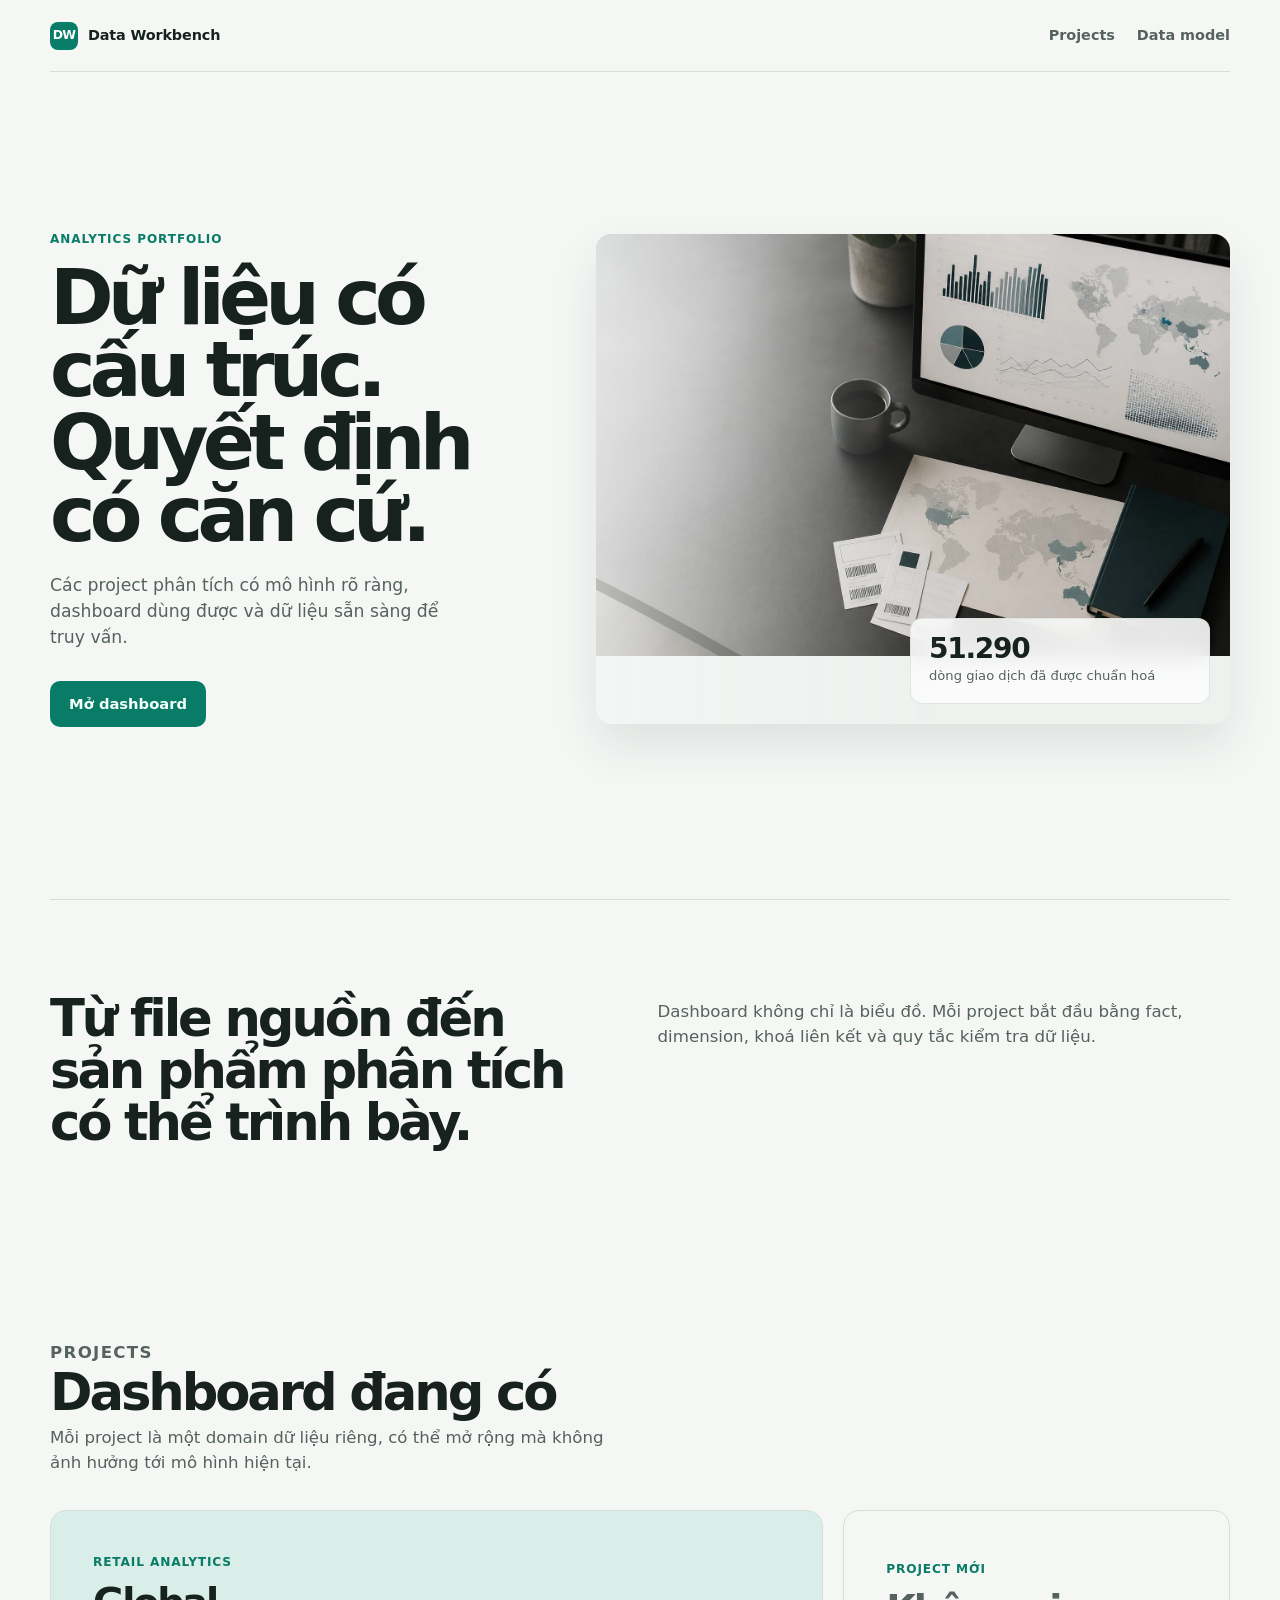
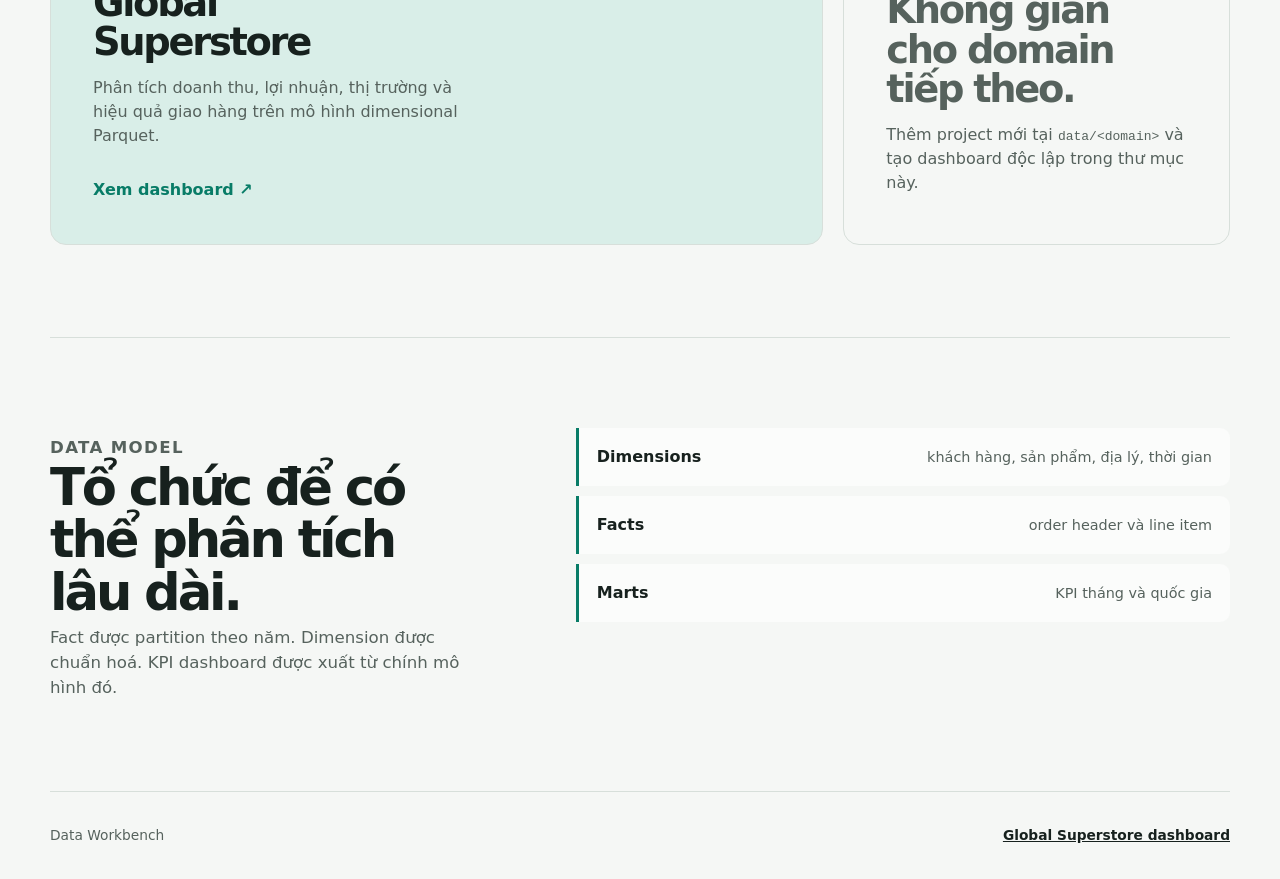
==== docs/index.html @ b98913f5 "Add initial dashboard assets and styling for Global Superstore - Create site.css for global styles i" ====
<!doctype html>
<html lang="vi">
  <head>
    <meta charset="utf-8" />
    <meta name="viewport" content="width=device-width, initial-scale=1" />
    <meta name="description" content="Data portfolio với các dashboard thực tế, xây dựng từ mô hình Parquet có quan hệ rõ ràng." />
    <title>Data Workbench | Analytics portfolio</title>
    <link rel="stylesheet" href="assets/site.css" />
  </head>
  <body>
    <div class="site-shell">
      <header class="topbar">
        <a class="brand" href="./" aria-label="Data Workbench, trang chủ">
          <span class="brand-mark" aria-hidden="true">DW</span>
          <span>Data Workbench</span>
        </a>
        <button class="menu-button" type="button" aria-label="Mở điều hướng" aria-expanded="false" data-menu-button>Menu</button>
        <nav class="nav-links" aria-label="Điều hướng chính" data-menu>
          <a href="#projects">Projects</a>
          <a href="#model">Data model</a>
        </nav>
      </header>

      <main>
        <section class="home-hero" aria-labelledby="home-title">
          <div class="home-hero-copy">
            <p class="eyebrow">Analytics portfolio</p>
            <h1 id="home-title">Dữ liệu có cấu trúc. Quyết định có căn cứ.</h1>
            <p>Các project phân tích có mô hình rõ ràng, dashboard dùng được và dữ liệu sẵn sàng để truy vấn.</p>
            <a class="button" href="global-superstore/">Mở dashboard</a>
          </div>
          <div class="hero-visual">
            <img src="assets/images/superstore-hero.webp" alt="Bàn làm việc phân tích dữ liệu bán lẻ với biểu đồ và bản đồ thế giới" width="1536" height="1024" fetchpriority="high" />
            <div class="hero-fact">
              <strong>51.290</strong>
              <span>dòng giao dịch đã được chuẩn hoá</span>
            </div>
          </div>
        </section>

        <section class="section intro-layout" aria-labelledby="approach-title">
          <h2 id="approach-title">Từ file nguồn đến sản phẩm phân tích có thể trình bày.</h2>
          <p>Dashboard không chỉ là biểu đồ. Mỗi project bắt đầu bằng fact, dimension, khoá liên kết và quy tắc kiểm tra dữ liệu.</p>
        </section>

        <section class="section" id="projects" aria-labelledby="projects-title">
          <div class="projects-heading">
            <p class="eyebrow">Projects</p>
            <h2 id="projects-title">Dashboard đang có</h2>
            <p>Mỗi project là một domain dữ liệu riêng, có thể mở rộng mà không ảnh hưởng tới mô hình hiện tại.</p>
          </div>
          <div class="project-grid">
            <a class="project-card primary" href="global-superstore/">
              <div>
                <p class="project-kind">Retail analytics</p>
                <h3>Global Superstore</h3>
                <p>Phân tích doanh thu, lợi nhuận, thị trường và hiệu quả giao hàng trên mô hình dimensional Parquet.</p>
              </div>
              <span class="project-arrow">Xem dashboard ↗</span>
            </a>
            <article class="project-card coming-soon" aria-label="Project mới đang được chuẩn bị">
              <div>
                <p class="project-kind">Project mới</p>
                <h3>Không gian cho domain tiếp theo.</h3>
                <p>Thêm project mới tại <code>data/&lt;domain&gt;</code> và tạo dashboard độc lập trong thư mục này.</p>
              </div>
            </article>
          </div>
        </section>

        <section class="architecture" id="model" aria-labelledby="model-title">
          <div class="architecture-copy">
            <p class="eyebrow">Data model</p>
            <h2 id="model-title">Tổ chức để có thể phân tích lâu dài.</h2>
            <p>Fact được partition theo năm. Dimension được chuẩn hoá. KPI dashboard được xuất từ chính mô hình đó.</p>
          </div>
          <div class="model-map" aria-label="Luồng mô hình dữ liệu">
            <div class="model-node"><strong>Dimensions</strong><span>khách hàng, sản phẩm, địa lý, thời gian</span></div>
            <div class="model-node"><strong>Facts</strong><span>order header và line item</span></div>
            <div class="model-node"><strong>Marts</strong><span>KPI tháng và quốc gia</span></div>
          </div>
        </section>
      </main>

      <footer class="site-footer">
        <span>Data Workbench</span>
        <a href="global-superstore/">Global Superstore dashboard</a>
      </footer>
    </div>
    <script src="assets/site.js"></script>
  </body>
</html>
---- docs/assets/site.css ----
:root {
  color-scheme: light dark;
  --canvas: #f5f7f5;
  --surface: #fbfcfb;
  --surface-muted: #edf2ef;
  --ink: #17211e;
  --ink-muted: #56625d;
  --line: #d7dfda;
  --accent: #087c67;
  --accent-strong: #075f50;
  --accent-soft: #d9eee8;
  --danger: #9f3f35;
  --shadow: 0 22px 46px rgba(30, 51, 43, 0.1);
  --radius: 16px;
  --max-width: 1180px;
  font-family: Aptos, "Segoe UI", ui-sans-serif, system-ui, sans-serif;
}

@media (prefers-color-scheme: dark) {
  :root {
    --canvas: #121a17;
    --surface: #19231f;
    --surface-muted: #223029;
    --ink: #edf4ef;
    --ink-muted: #b6c2bb;
    --line: #35443c;
    --accent: #4bc3a5;
    --accent-strong: #79d6bd;
    --accent-soft: #193d33;
    --danger: #f19586;
    --shadow: 0 22px 46px rgba(0, 0, 0, 0.22);
  }
}

* {
  box-sizing: border-box;
}

html {
  scroll-behavior: smooth;
}

body {
  min-width: 320px;
  margin: 0;
  background: var(--canvas);
  color: var(--ink);
  line-height: 1.5;
}

button,
select {
  font: inherit;
}

a {
  color: inherit;
}

a:focus-visible,
button:focus-visible,
select:focus-visible {
  outline: 3px solid var(--accent);
  outline-offset: 3px;
}

[hidden] {
  display: none !important;
}

.site-shell,
.dashboard-shell {
  width: min(calc(100% - 40px), var(--max-width));
  margin: 0 auto;
}

.topbar {
  display: flex;
  min-height: 72px;
  align-items: center;
  justify-content: space-between;
  gap: 24px;
  border-bottom: 1px solid var(--line);
}

.brand {
  display: inline-flex;
  align-items: center;
  gap: 10px;
  color: var(--ink);
  font-size: 0.9rem;
  font-weight: 750;
  letter-spacing: -0.01em;
  text-decoration: none;
  white-space: nowrap;
}

.brand-mark {
  display: grid;
  width: 28px;
  height: 28px;
  place-items: center;
  border-radius: 8px;
  background: var(--accent);
  color: var(--surface);
  font-size: 0.78rem;
  font-weight: 800;
  letter-spacing: -0.07em;
}

.nav-links {
  display: flex;
  align-items: center;
  gap: 22px;
}

.nav-links a {
  color: var(--ink-muted);
  font-size: 0.9rem;
  font-weight: 650;
  text-decoration: none;
}

.nav-links a:hover,
.nav-links a[aria-current="page"] {
  color: var(--accent);
}

.menu-button {
  display: none;
  min-width: 42px;
  min-height: 42px;
  border: 1px solid var(--line);
  border-radius: 10px;
  background: var(--surface);
  color: var(--ink);
}

.button {
  display: inline-flex;
  min-height: 46px;
  align-items: center;
  justify-content: center;
  padding: 0 18px;
  border: 1px solid transparent;
  border-radius: 10px;
  background: var(--accent);
  color: #f5fffb;
  font-size: 0.92rem;
  font-weight: 750;
  text-decoration: none;
  transition: background-color 180ms ease, transform 180ms ease;
}

.button:hover {
  background: var(--accent-strong);
}

.button:active {
  transform: translateY(1px);
}

.button.secondary {
  border-color: var(--line);
  background: transparent;
  color: var(--ink);
}

.button.secondary:hover {
  border-color: var(--accent);
  background: var(--accent-soft);
}

.eyebrow {
  margin: 0 0 14px;
  color: var(--accent);
  font-size: 0.75rem;
  font-weight: 800;
  letter-spacing: 0.08em;
  text-transform: uppercase;
}

.home-hero {
  display: grid;
  grid-template-columns: minmax(0, 0.85fr) minmax(420px, 1.15fr);
  gap: clamp(32px, 6vw, 82px);
  align-items: center;
  min-height: calc(100dvh - 73px);
  padding: 54px 0 68px;
}

.home-hero-copy h1 {
  max-width: 580px;
  margin: 0;
  font-size: clamp(2.9rem, 6vw, 5.6rem);
  font-weight: 770;
  letter-spacing: -0.075em;
  line-height: 0.94;
}

.home-hero-copy p:not(.eyebrow) {
  max-width: 420px;
  margin: 22px 0 30px;
  color: var(--ink-muted);
  font-size: 1.08rem;
}

.hero-visual {
  position: relative;
  min-height: 490px;
  overflow: hidden;
  border-radius: var(--radius);
  background: var(--surface-muted);
  box-shadow: var(--shadow);
}

.hero-visual::after {
  position: absolute;
  inset: 0;
  content: "";
  background: linear-gradient(90deg, color-mix(in srgb, var(--canvas) 74%, transparent), transparent 55%);
  pointer-events: none;
}

.hero-visual img {
  width: 100%;
  height: 100%;
  object-fit: cover;
  object-position: center right;
}

.hero-fact {
  position: absolute;
  right: 20px;
  bottom: 20px;
  width: min(300px, calc(100% - 40px));
  padding: 16px 18px;
  border: 1px solid color-mix(in srgb, var(--line) 75%, transparent);
  border-radius: 12px;
  background: color-mix(in srgb, var(--surface) 90%, transparent);
  backdrop-filter: blur(12px);
  color: var(--ink);
}

.hero-fact strong,
.metric-value {
  display: block;
  letter-spacing: -0.045em;
}

.hero-fact strong {
  font-size: 1.75rem;
  line-height: 1;
}

.hero-fact span {
  color: var(--ink-muted);
  font-size: 0.82rem;
}

.section {
  padding: 92px 0;
}

.intro-layout {
  display: grid;
  grid-template-columns: minmax(0, 0.95fr) minmax(0, 1.05fr);
  gap: clamp(32px, 7vw, 118px);
  align-items: start;
  border-top: 1px solid var(--line);
}

.intro-layout h2,
.projects-heading h2,
.architecture-copy h2 {
  margin: 0;
  font-size: clamp(2rem, 4vw, 3.45rem);
  letter-spacing: -0.06em;
  line-height: 1.02;
}

.intro-layout p,
.projects-heading p,
.architecture-copy p {
  max-width: 54ch;
  margin: 8px 0 0;
  color: var(--ink-muted);
  font-size: 1.04rem;
}

.projects-heading {
  margin-bottom: 34px;
}

.project-grid {
  display: grid;
  grid-template-columns: minmax(0, 1.6fr) minmax(260px, 0.8fr);
  gap: 20px;
}

.project-card {
  display: flex;
  min-height: 326px;
  flex-direction: column;
  justify-content: space-between;
  padding: clamp(25px, 4vw, 42px);
  border: 1px solid var(--line);
  border-radius: var(--radius);
  background: var(--surface);
  text-decoration: none;
  transition: border-color 180ms ease, box-shadow 180ms ease, transform 180ms ease;
}

.project-card:hover {
  border-color: var(--accent);
  box-shadow: var(--shadow);
  transform: translateY(-3px);
}

.project-card.primary {
  background: var(--accent-soft);
}

.project-card .project-kind {
  margin: 0;
  color: var(--accent);
  font-size: 0.76rem;
  font-weight: 800;
  letter-spacing: 0.07em;
  text-transform: uppercase;
}

.project-card h3 {
  max-width: 12ch;
  margin: 12px 0 0;
  font-size: clamp(1.8rem, 3vw, 2.75rem);
  letter-spacing: -0.06em;
  line-height: 1.02;
}

.project-card p:not(.project-kind) {
  max-width: 38ch;
  margin: 15px 0 0;
  color: var(--ink-muted);
}

.project-arrow {
  margin-top: 30px;
  color: var(--accent);
  font-size: 1rem;
  font-weight: 800;
}

.project-card.coming-soon {
  justify-content: center;
  background: transparent;
  color: var(--ink-muted);
}

.architecture {
  display: grid;
  grid-template-columns: minmax(0, 0.8fr) minmax(0, 1.2fr);
  gap: clamp(32px, 7vw, 106px);
  align-items: start;
  padding: 90px 0;
  border-top: 1px solid var(--line);
}

.model-map {
  display: grid;
  gap: 10px;
}

.model-node {
  display: flex;
  align-items: center;
  justify-content: space-between;
  gap: 16px;
  padding: 17px 18px;
  border-left: 3px solid var(--accent);
  border-radius: 0 10px 10px 0;
  background: var(--surface);
}

.model-node span {
  color: var(--ink-muted);
  font-size: 0.9rem;
}

.model-node strong {
  font-size: 1rem;
}

.site-footer {
  display: flex;
  align-items: center;
  justify-content: space-between;
  gap: 20px;
  min-height: 88px;
  border-top: 1px solid var(--line);
  color: var(--ink-muted);
  font-size: 0.86rem;
}

.site-footer a {
  color: var(--ink);
  font-weight: 700;
}

/* Dashboard */
.dashboard-header {
  display: flex;
  justify-content: space-between;
  gap: 32px;
  padding: 54px 0 34px;
}

.dashboard-header h1 {
  margin: 0;
  font-size: clamp(2.4rem, 5vw, 4.3rem);
  letter-spacing: -0.07em;
  line-height: 0.96;
}

.dashboard-header p:not(.eyebrow) {
  max-width: 650px;
  margin: 16px 0 0;
  color: var(--ink-muted);
}

.filter-control {
  align-self: flex-end;
  min-width: 145px;
}

.filter-control label {
  display: block;
  margin-bottom: 7px;
  color: var(--ink-muted);
  font-size: 0.78rem;
  font-weight: 750;
}

.filter-control select {
  width: 100%;
  min-height: 44px;
  padding: 0 34px 0 12px;
  border: 1px solid var(--line);
  border-radius: 10px;
  background: var(--surface);
  color: var(--ink);
}

.dashboard-status {
  display: flex;
  min-height: 48px;
  align-items: center;
  justify-content: space-between;
  gap: 20px;
  margin-bottom: 20px;
  padding: 0 16px;
  border: 1px solid var(--line);
  border-radius: 10px;
  background: var(--surface);
  color: var(--ink-muted);
  font-size: 0.86rem;
}

.dashboard-status strong {
  color: var(--accent);
}

.metrics-grid {
  display: grid;
  grid-template-columns: repeat(4, minmax(0, 1fr));
  gap: 14px;
}

.metric-card {
  min-height: 138px;
  padding: 20px;
  border: 1px solid var(--line);
  border-radius: 12px;
  background: var(--surface);
}

.metric-card .metric-label {
  margin: 0 0 17px;
  color: var(--ink-muted);
  font-size: 0.8rem;
  font-weight: 700;
}

.metric-value {
  font-size: clamp(1.55rem, 2.5vw, 2.25rem);
  font-weight: 780;
  line-height: 1;
}

.metric-note {
  display: block;
  margin-top: 9px;
  color: var(--ink-muted);
  font-size: 0.78rem;
}

.dashboard-grid {
  display: grid;
  grid-template-columns: minmax(0, 1.45fr) minmax(290px, 0.85fr);
  gap: 14px;
  margin-top: 14px;
}

.dashboard-panel {
  padding: 22px;
  border: 1px solid var(--line);
  border-radius: 12px;
  background: var(--surface);
}

.dashboard-panel h2 {
  margin: 0;
  font-size: 1.08rem;
  letter-spacing: -0.025em;
}

.dashboard-panel .panel-copy {
  margin: 5px 0 18px;
  color: var(--ink-muted);
  font-size: 0.82rem;
}

.chart-canvas {
  display: block;
  width: 100%;
  height: 300px;
}

.chart-legend {
  display: flex;
  gap: 16px;
  margin-top: 12px;
  color: var(--ink-muted);
  font-size: 0.76rem;
}

.chart-legend span::before {
  display: inline-block;
  width: 9px;
  height: 9px;
  margin-right: 6px;
  border-radius: 50%;
  background: var(--accent);
  content: "";
}

.chart-legend span:last-child::before {
  background: var(--ink-muted);
}

.detail-grid {
  display: grid;
  grid-template-columns: minmax(0, 1fr) minmax(0, 1fr);
  gap: 14px;
  margin-top: 14px;
}

.country-panel {
  margin-top: 14px;
}

.table-wrap {
  overflow-x: auto;
}

.data-table {
  width: 100%;
  border-collapse: collapse;
  font-size: 0.86rem;
}

.data-table th,
.data-table td {
  padding: 12px 0;
  text-align: left;
  white-space: nowrap;
}

.data-table th {
  color: var(--ink-muted);
  font-size: 0.73rem;
  font-weight: 750;
}

.data-table td:not(:first-child),
.data-table th:not(:first-child) {
  text-align: right;
}

.data-table tbody tr + tr td {
  border-top: 1px solid var(--line);
}

.profit-negative {
  color: var(--danger);
}

.loading-grid {
  display: grid;
  grid-template-columns: repeat(4, 1fr);
  gap: 14px;
}

.skeleton {
  min-height: 138px;
  border-radius: 12px;
  background: linear-gradient(100deg, var(--surface-muted) 35%, var(--surface) 50%, var(--surface-muted) 65%);
  background-size: 200% 100%;
}

.error-state {
  margin: 36px 0;
  padding: 28px;
  border: 1px solid color-mix(in srgb, var(--danger) 55%, var(--line));
  border-radius: 12px;
  background: var(--surface);
}

.error-state h2 {
  margin: 0;
  font-size: 1.2rem;
}

.error-state p {
  margin: 8px 0 0;
  color: var(--ink-muted);
}

@media (prefers-reduced-motion: no-preference) {
  .skeleton {
    animation: shimmer 1.3s linear infinite;
  }

  @keyframes shimmer {
    to {
      background-position-x: -200%;
    }
  }
}

@media (max-width: 820px) {
  .home-hero,
  .intro-layout,
  .architecture,
  .dashboard-grid,
  .detail-grid {
    grid-template-columns: 1fr;
  }

  .home-hero {
    min-height: auto;
    padding: 46px 0 70px;
  }

  .home-hero-copy h1 {
    max-width: 10ch;
  }

  .hero-visual {
    min-height: 390px;
  }

  .project-grid,
  .metrics-grid {
    grid-template-columns: repeat(2, minmax(0, 1fr));
  }

  .dashboard-header {
    flex-direction: column;
    gap: 20px;
    padding: 42px 0 28px;
  }

  .filter-control {
    align-self: start;
  }
}

@media (max-width: 610px) {
  .site-shell,
  .dashboard-shell {
    width: min(calc(100% - 28px), var(--max-width));
  }

  .topbar {
    min-height: 64px;
  }

  .menu-button {
    display: inline-flex;
    align-items: center;
    justify-content: center;
  }

  .nav-links {
    position: absolute;
    z-index: 2;
    top: 64px;
    right: 14px;
    display: none;
    min-width: 188px;
    padding: 12px;
    border: 1px solid var(--line);
    border-radius: 12px;
    background: var(--surface);
    box-shadow: var(--shadow);
  }

  .nav-links[data-open="true"] {
    display: grid;
  }

  .section {
    padding: 64px 0;
  }

  .project-grid,
  .metrics-grid,
  .loading-grid {
    grid-template-columns: 1fr;
  }

  .project-card {
    min-height: 245px;
  }

  .architecture {
    padding: 64px 0;
  }

  .site-footer {
    align-items: flex-start;
    flex-direction: column;
    justify-content: center;
    padding: 18px 0;
  }

  .dashboard-status {
    align-items: flex-start;
    flex-direction: column;
    justify-content: center;
    padding: 12px 14px;
  }

  .chart-canvas {
    height: 250px;
  }
}
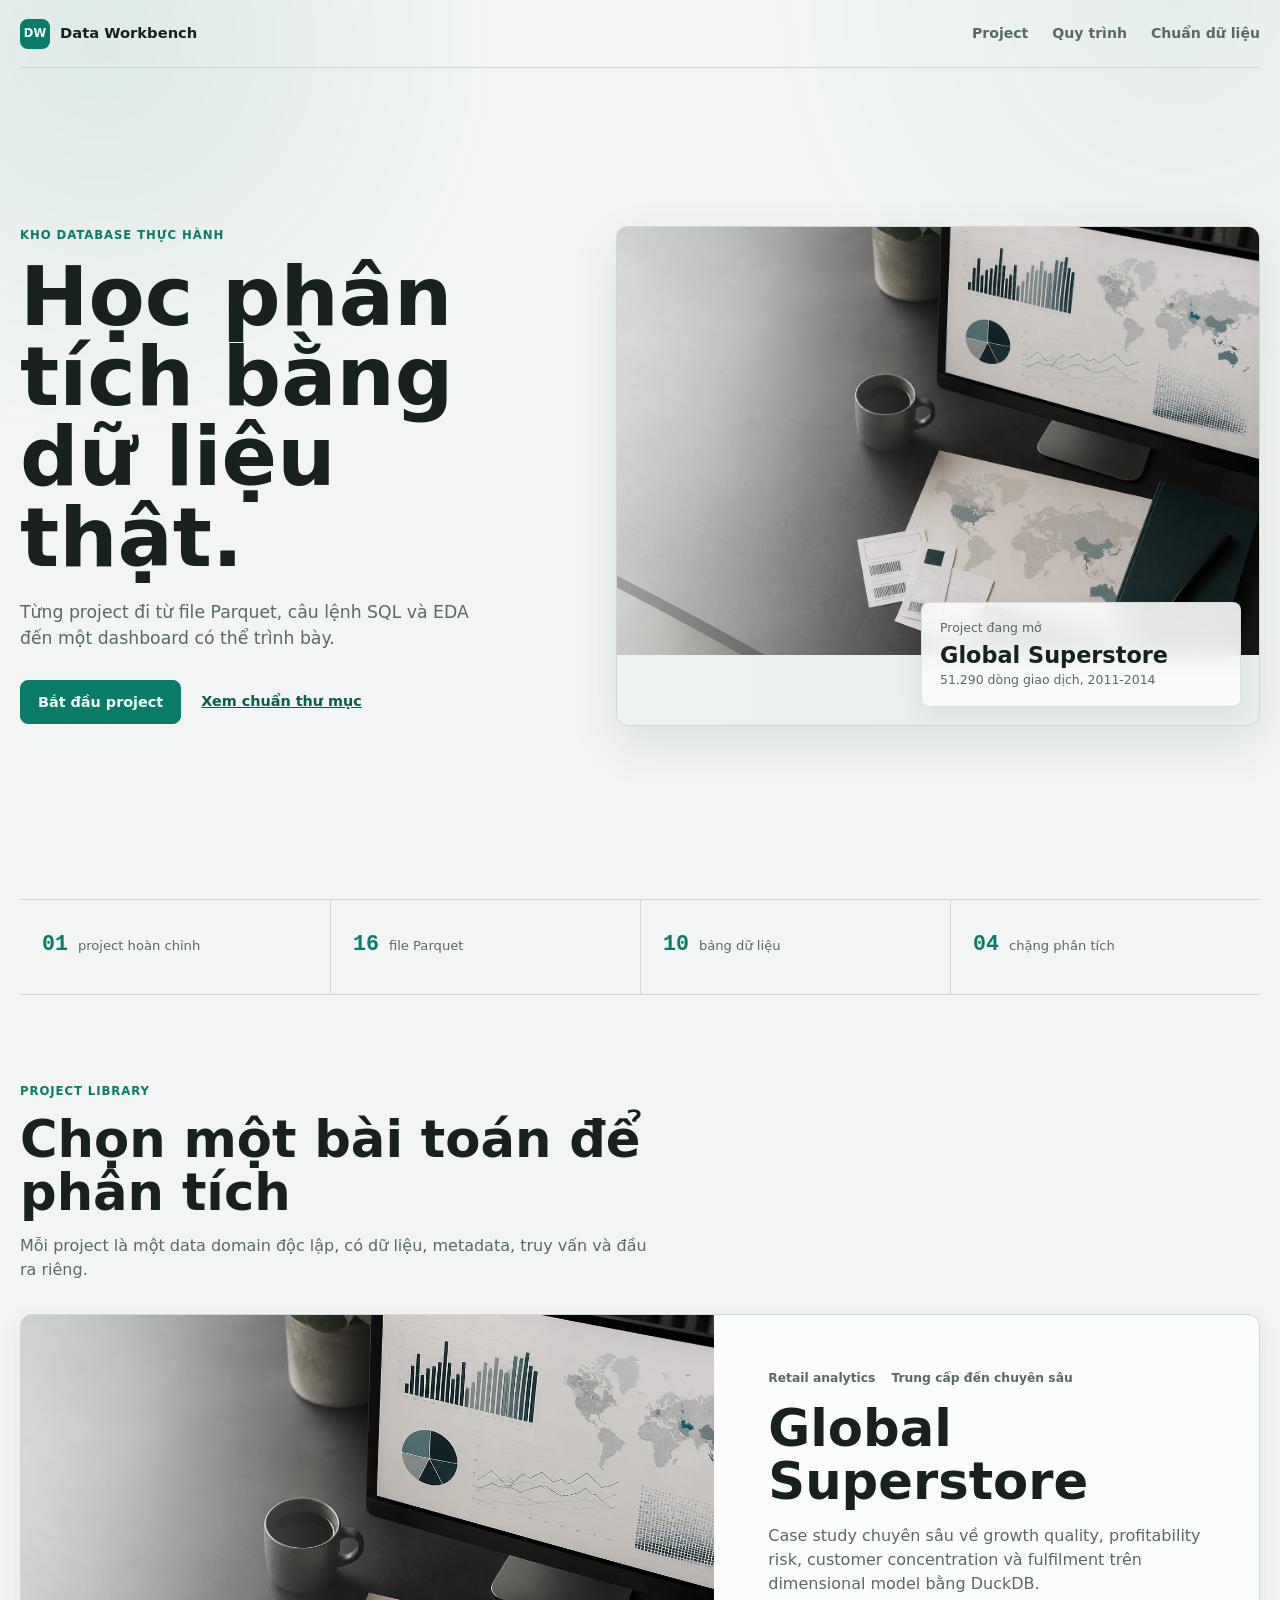
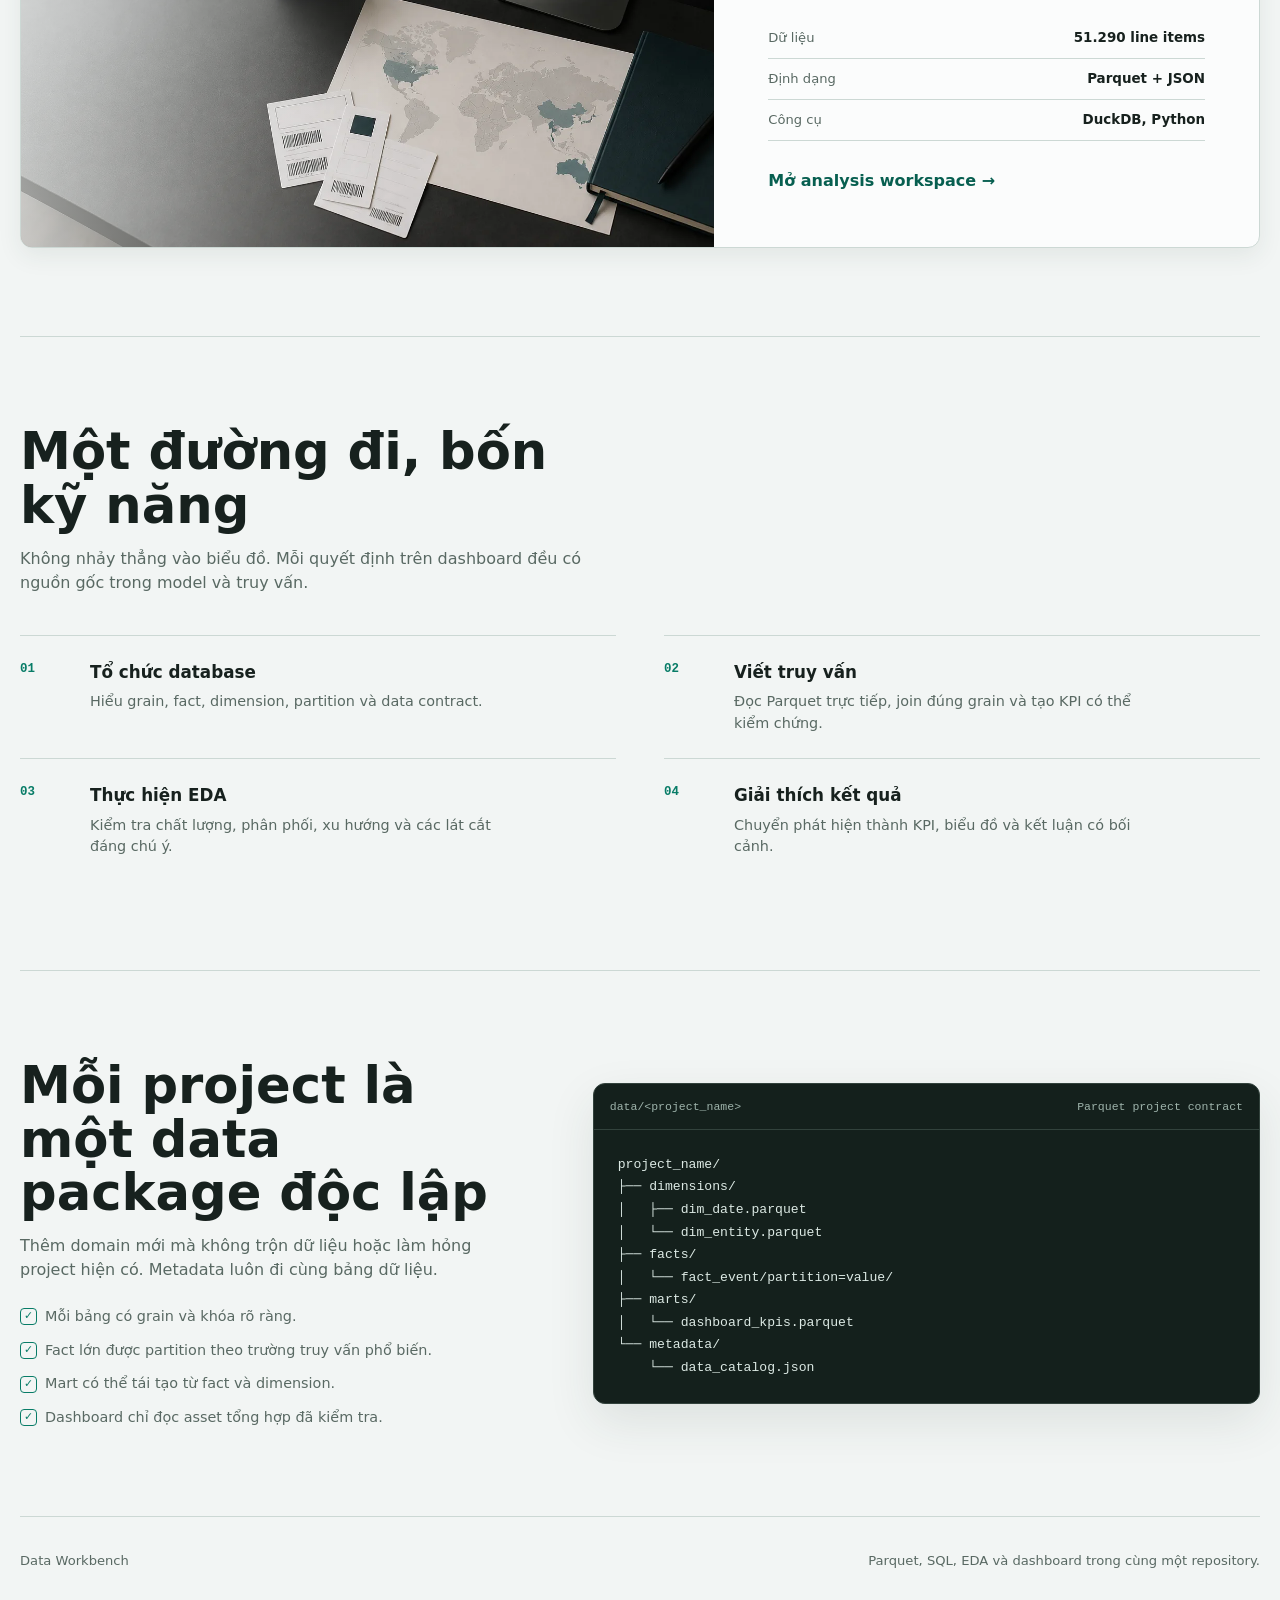
==== commit b197c9fe: "feat: Enhance data validation and analysis for Global Superstore project - Added checks for required" ====
--- a/docs/index.html
+++ b/docs/index.html
@@ -3,88 +3,160 @@
   <head>
     <meta charset="utf-8" />
     <meta name="viewport" content="width=device-width, initial-scale=1" />
-    <meta name="description" content="Data portfolio với các dashboard thực tế, xây dựng từ mô hình Parquet có quan hệ rõ ràng." />
-    <title>Data Workbench | Analytics portfolio</title>
+    <meta
+      name="description"
+      content="Kho project phân tích dữ liệu mẫu với Parquet, SQL, quy trình EDA và dashboard hoàn chỉnh."
+    />
+    <title>Data Workbench | Kho project phân tích dữ liệu</title>
     <link rel="stylesheet" href="assets/site.css" />
   </head>
-  <body>
+  <body class="library-page">
     <div class="site-shell">
       <header class="topbar">
         <a class="brand" href="./" aria-label="Data Workbench, trang chủ">
           <span class="brand-mark" aria-hidden="true">DW</span>
           <span>Data Workbench</span>
         </a>
-        <button class="menu-button" type="button" aria-label="Mở điều hướng" aria-expanded="false" data-menu-button>Menu</button>
+        <button
+          class="menu-button"
+          type="button"
+          aria-label="Mở điều hướng"
+          aria-expanded="false"
+          data-menu-button
+        >
+          Menu
+        </button>
         <nav class="nav-links" aria-label="Điều hướng chính" data-menu>
-          <a href="#projects">Projects</a>
-          <a href="#model">Data model</a>
+          <a href="#projects">Project</a>
+          <a href="#workflow">Quy trình</a>
+          <a href="#standard">Chuẩn dữ liệu</a>
         </nav>
       </header>
 
       <main>
         <section class="home-hero" aria-labelledby="home-title">
           <div class="home-hero-copy">
-            <p class="eyebrow">Analytics portfolio</p>
-            <h1 id="home-title">Dữ liệu có cấu trúc. Quyết định có căn cứ.</h1>
-            <p>Các project phân tích có mô hình rõ ràng, dashboard dùng được và dữ liệu sẵn sàng để truy vấn.</p>
-            <a class="button" href="global-superstore/">Mở dashboard</a>
+            <p class="eyebrow">Kho database thực hành</p>
+            <h1 id="home-title">Học phân tích bằng dữ liệu thật.</h1>
+            <p>Từng project đi từ file Parquet, câu lệnh SQL và EDA đến một dashboard có thể trình bày.</p>
+            <div class="hero-actions">
+              <a class="button" href="global-superstore/">Bắt đầu project</a>
+              <a class="text-link" href="#standard">Xem chuẩn thư mục</a>
+            </div>
           </div>
+
           <div class="hero-visual">
-            <img src="assets/images/superstore-hero.webp" alt="Bàn làm việc phân tích dữ liệu bán lẻ với biểu đồ và bản đồ thế giới" width="1536" height="1024" fetchpriority="high" />
+            <img
+              src="assets/images/superstore-hero.webp"
+              alt="Bàn làm việc phân tích dữ liệu bán lẻ với biểu đồ và bản đồ thế giới"
+              width="1536"
+              height="1024"
+              fetchpriority="high"
+            />
             <div class="hero-fact">
-              <strong>51.290</strong>
-              <span>dòng giao dịch đã được chuẩn hoá</span>
+              <span>Project đang mở</span>
+              <strong>Global Superstore</strong>
+              <small>51.290 dòng giao dịch, 2011-2014</small>
             </div>
           </div>
         </section>
 
-        <section class="section intro-layout" aria-labelledby="approach-title">
-          <h2 id="approach-title">Từ file nguồn đến sản phẩm phân tích có thể trình bày.</h2>
-          <p>Dashboard không chỉ là biểu đồ. Mỗi project bắt đầu bằng fact, dimension, khoá liên kết và quy tắc kiểm tra dữ liệu.</p>
+        <section class="repository-stats" aria-label="Tổng quan repository">
+          <div><strong>01</strong><span>project hoàn chỉnh</span></div>
+          <div><strong>16</strong><span>file Parquet</span></div>
+          <div><strong>10</strong><span>bảng dữ liệu</span></div>
+          <div><strong>04</strong><span>chặng phân tích</span></div>
         </section>
 
-        <section class="section" id="projects" aria-labelledby="projects-title">
-          <div class="projects-heading">
-            <p class="eyebrow">Projects</p>
-            <h2 id="projects-title">Dashboard đang có</h2>
-            <p>Mỗi project là một domain dữ liệu riêng, có thể mở rộng mà không ảnh hưởng tới mô hình hiện tại.</p>
+        <section class="section project-library" id="projects" aria-labelledby="projects-title">
+          <div class="section-heading">
+            <p class="eyebrow">Project library</p>
+            <h2 id="projects-title">Chọn một bài toán để phân tích</h2>
+            <p>Mỗi project là một data domain độc lập, có dữ liệu, metadata, truy vấn và đầu ra riêng.</p>
           </div>
-          <div class="project-grid">
-            <a class="project-card primary" href="global-superstore/">
-              <div>
-                <p class="project-kind">Retail analytics</p>
-                <h3>Global Superstore</h3>
-                <p>Phân tích doanh thu, lợi nhuận, thị trường và hiệu quả giao hàng trên mô hình dimensional Parquet.</p>
+
+          <a class="featured-project" href="global-superstore/">
+            <div class="project-visual">
+              <img
+                src="assets/images/superstore-hero.webp"
+                alt="Không gian phân tích của project Global Superstore"
+                width="1536"
+                height="1024"
+                loading="lazy"
+              />
+            </div>
+            <div class="project-content">
+              <div class="project-meta">
+                <span>Retail analytics</span>
+                <span>Trung cấp đến chuyên sâu</span>
               </div>
-              <span class="project-arrow">Xem dashboard ↗</span>
-            </a>
-            <article class="project-card coming-soon" aria-label="Project mới đang được chuẩn bị">
-              <div>
-                <p class="project-kind">Project mới</p>
-                <h3>Không gian cho domain tiếp theo.</h3>
-                <p>Thêm project mới tại <code>data/&lt;domain&gt;</code> và tạo dashboard độc lập trong thư mục này.</p>
-              </div>
-            </article>
-          </div>
+              <h3>Global Superstore</h3>
+              <p>Case study chuyên sâu về growth quality, profitability risk, customer concentration và fulfilment trên dimensional model bằng DuckDB.</p>
+              <dl class="project-facts">
+                <div><dt>Dữ liệu</dt><dd>51.290 line items</dd></div>
+                <div><dt>Định dạng</dt><dd>Parquet + JSON</dd></div>
+                <div><dt>Công cụ</dt><dd>DuckDB, Python</dd></div>
+              </dl>
+              <span class="project-action">Mở analysis workspace <span aria-hidden="true">→</span></span>
+            </div>
+          </a>
         </section>
 
-        <section class="architecture" id="model" aria-labelledby="model-title">
-          <div class="architecture-copy">
-            <p class="eyebrow">Data model</p>
-            <h2 id="model-title">Tổ chức để có thể phân tích lâu dài.</h2>
-            <p>Fact được partition theo năm. Dimension được chuẩn hoá. KPI dashboard được xuất từ chính mô hình đó.</p>
+        <section class="workflow-section" id="workflow" aria-labelledby="workflow-title">
+          <div class="section-heading compact">
+            <h2 id="workflow-title">Một đường đi, bốn kỹ năng</h2>
+            <p>Không nhảy thẳng vào biểu đồ. Mỗi quyết định trên dashboard đều có nguồn gốc trong model và truy vấn.</p>
           </div>
-          <div class="model-map" aria-label="Luồng mô hình dữ liệu">
-            <div class="model-node"><strong>Dimensions</strong><span>khách hàng, sản phẩm, địa lý, thời gian</span></div>
-            <div class="model-node"><strong>Facts</strong><span>order header và line item</span></div>
-            <div class="model-node"><strong>Marts</strong><span>KPI tháng và quốc gia</span></div>
+          <ol class="workflow-list">
+            <li>
+              <span class="workflow-number">01</span>
+              <div><h3>Tổ chức database</h3><p>Hiểu grain, fact, dimension, partition và data contract.</p></div>
+            </li>
+            <li>
+              <span class="workflow-number">02</span>
+              <div><h3>Viết truy vấn</h3><p>Đọc Parquet trực tiếp, join đúng grain và tạo KPI có thể kiểm chứng.</p></div>
+            </li>
+            <li>
+              <span class="workflow-number">03</span>
+              <div><h3>Thực hiện EDA</h3><p>Kiểm tra chất lượng, phân phối, xu hướng và các lát cắt đáng chú ý.</p></div>
+            </li>
+            <li>
+              <span class="workflow-number">04</span>
+              <div><h3>Giải thích kết quả</h3><p>Chuyển phát hiện thành KPI, biểu đồ và kết luận có bối cảnh.</p></div>
+            </li>
+          </ol>
+        </section>
+
+        <section class="standard-section" id="standard" aria-labelledby="standard-title">
+          <div class="standard-copy">
+            <h2 id="standard-title">Mỗi project là một data package độc lập</h2>
+            <p>Thêm domain mới mà không trộn dữ liệu hoặc làm hỏng project hiện có. Metadata luôn đi cùng bảng dữ liệu.</p>
+            <ul class="check-list">
+              <li>Mỗi bảng có grain và khóa rõ ràng.</li>
+              <li>Fact lớn được partition theo trường truy vấn phổ biến.</li>
+              <li>Mart có thể tái tạo từ fact và dimension.</li>
+              <li>Dashboard chỉ đọc asset tổng hợp đã kiểm tra.</li>
+            </ul>
+          </div>
+          <div class="code-window" aria-label="Cấu trúc một project dữ liệu">
+            <div class="code-window-header"><span>data/&lt;project_name&gt;</span><span>Parquet project contract</span></div>
+            <pre><code>project_name/
+├── dimensions/
+│   ├── dim_date.parquet
+│   └── dim_entity.parquet
+├── facts/
+│   └── fact_event/partition=value/
+├── marts/
+│   └── dashboard_kpis.parquet
+└── metadata/
+    └── data_catalog.json</code></pre>
           </div>
         </section>
       </main>
 
       <footer class="site-footer">
         <span>Data Workbench</span>
-        <a href="global-superstore/">Global Superstore dashboard</a>
+        <span>Parquet, SQL, EDA và dashboard trong cùng một repository.</span>
       </footer>
     </div>
     <script src="assets/site.js"></script>
--- a/docs/assets/site.css
+++ b/docs/assets/site.css
@@ -1,34 +1,50 @@
 :root {
   color-scheme: light dark;
-  --canvas: #f5f7f5;
-  --surface: #fbfcfb;
-  --surface-muted: #edf2ef;
-  --ink: #17211e;
-  --ink-muted: #56625d;
-  --line: #d7dfda;
-  --accent: #087c67;
-  --accent-strong: #075f50;
-  --accent-soft: #d9eee8;
-  --danger: #9f3f35;
-  --shadow: 0 22px 46px rgba(30, 51, 43, 0.1);
-  --radius: 16px;
-  --max-width: 1180px;
-  font-family: Aptos, "Segoe UI", ui-sans-serif, system-ui, sans-serif;
+  --bg: #f2f5f4;
+  --surface: #fbfcfc;
+  --surface-2: #e9efed;
+  --surface-3: #dfe8e5;
+  --border: #ccd8d4;
+  --text: #17211e;
+  --muted: #596963;
+  --primary: #087c67;
+  --primary-2: #075f50;
+  --primary-soft: #d8eee8;
+  --success: #17775d;
+  --warning: #9a6415;
+  --danger: #a14338;
+  --shadow: 0 18px 48px rgba(35, 61, 52, 0.1);
+  --shadow-small: 0 8px 24px rgba(35, 61, 52, 0.08);
+  --radius-panel: 12px;
+  --radius-control: 8px;
+  --max-width: 1240px;
+  --line: var(--border);
+  --ink: var(--text);
+  --ink-muted: var(--muted);
+  --accent: var(--primary);
+  --accent-strong: var(--primary-2);
+  --accent-soft: var(--primary-soft);
+  --surface-muted: var(--surface-2);
+  font-family: Aptos, "Segoe UI", "Noto Sans", system-ui, sans-serif;
 }
 
 @media (prefers-color-scheme: dark) {
   :root {
-    --canvas: #121a17;
-    --surface: #19231f;
-    --surface-muted: #223029;
-    --ink: #edf4ef;
-    --ink-muted: #b6c2bb;
-    --line: #35443c;
-    --accent: #4bc3a5;
-    --accent-strong: #79d6bd;
-    --accent-soft: #193d33;
+    --bg: #101815;
+    --surface: #17221e;
+    --surface-2: #202f2a;
+    --surface-3: #293a34;
+    --border: #344941;
+    --text: #edf4f1;
+    --muted: #afbeb8;
+    --primary: #4bc3a5;
+    --primary-2: #79d6bd;
+    --primary-soft: #173d33;
+    --success: #5fd0aa;
+    --warning: #efb75f;
     --danger: #f19586;
-    --shadow: 0 22px 46px rgba(0, 0, 0, 0.22);
+    --shadow: 0 18px 48px rgba(0, 0, 0, 0.24);
+    --shadow-small: 0 8px 24px rgba(0, 0, 0, 0.18);
   }
 }
 
@@ -43,9 +59,21 @@
 body {
   min-width: 320px;
   margin: 0;
-  background: var(--canvas);
-  color: var(--ink);
+  background: var(--bg);
+  color: var(--text);
+  font-size: 16px;
   line-height: 1.5;
+}
+
+body::before {
+  position: fixed;
+  inset: 0;
+  z-index: -1;
+  background:
+    radial-gradient(circle at 8% 5%, color-mix(in srgb, var(--primary) 8%, transparent), transparent 25rem),
+    radial-gradient(circle at 92% 0%, color-mix(in srgb, var(--primary) 5%, transparent), transparent 26rem);
+  content: "";
+  pointer-events: none;
 }
 
 button,
@@ -53,14 +81,31 @@
   font: inherit;
 }
 
+button,
+a,
+select,
+summary {
+  -webkit-tap-highlight-color: transparent;
+}
+
+button {
+  border: 0;
+}
+
 a {
   color: inherit;
 }
 
+code,
+pre {
+  font-family: "Cascadia Code", "JetBrains Mono", Consolas, monospace;
+}
+
+button:focus-visible,
 a:focus-visible,
-button:focus-visible,
-select:focus-visible {
-  outline: 3px solid var(--accent);
+select:focus-visible,
+summary:focus-visible {
+  outline: 3px solid color-mix(in srgb, var(--primary) 72%, transparent);
   outline-offset: 3px;
 }
 
@@ -68,466 +113,1524 @@
   display: none !important;
 }
 
-.site-shell,
-.dashboard-shell {
+.site-shell {
   width: min(calc(100% - 40px), var(--max-width));
   margin: 0 auto;
 }
 
-.topbar {
+.topbar,
+.app-topbar {
   display: flex;
-  min-height: 72px;
+  min-height: 68px;
   align-items: center;
-  justify-content: space-between;
   gap: 24px;
-  border-bottom: 1px solid var(--line);
+  border-bottom: 1px solid var(--border);
 }
 
 .brand {
   display: inline-flex;
   align-items: center;
   gap: 10px;
-  color: var(--ink);
-  font-size: 0.9rem;
-  font-weight: 750;
-  letter-spacing: -0.01em;
+  color: var(--text);
+  font-size: 0.92rem;
+  font-weight: 760;
   text-decoration: none;
   white-space: nowrap;
 }
 
 .brand-mark {
   display: grid;
-  width: 28px;
-  height: 28px;
+  width: 30px;
+  height: 30px;
   place-items: center;
-  border-radius: 8px;
-  background: var(--accent);
-  color: var(--surface);
-  font-size: 0.78rem;
-  font-weight: 800;
-  letter-spacing: -0.07em;
+  border-radius: var(--radius-control);
+  background: var(--primary);
+  color: #f4fffb;
+  font-size: 0.72rem;
+  font-weight: 850;
 }
 
 .nav-links {
   display: flex;
   align-items: center;
-  gap: 22px;
+  gap: 24px;
+  margin-left: auto;
 }
 
 .nav-links a {
-  color: var(--ink-muted);
-  font-size: 0.9rem;
-  font-weight: 650;
+  color: var(--muted);
+  font-size: 0.88rem;
+  font-weight: 680;
   text-decoration: none;
 }
 
 .nav-links a:hover,
 .nav-links a[aria-current="page"] {
-  color: var(--accent);
+  color: var(--primary);
 }
 
 .menu-button {
   display: none;
-  min-width: 42px;
-  min-height: 42px;
-  border: 1px solid var(--line);
-  border-radius: 10px;
+  min-width: 44px;
+  min-height: 40px;
+  margin-left: auto;
+  border: 1px solid var(--border);
+  border-radius: var(--radius-control);
   background: var(--surface);
-  color: var(--ink);
+  color: var(--text);
+  font-weight: 700;
 }
 
 .button {
   display: inline-flex;
+  min-height: 44px;
+  align-items: center;
+  justify-content: center;
+  padding: 0 17px;
+  border: 1px solid var(--primary);
+  border-radius: var(--radius-control);
+  background: var(--primary);
+  color: #f4fffb;
+  font-size: 0.9rem;
+  font-weight: 760;
+  line-height: 1;
+  text-decoration: none;
+  white-space: nowrap;
+  transition: background-color 180ms ease, border-color 180ms ease, transform 180ms ease;
+}
+
+.button:hover {
+  border-color: var(--primary-2);
+  background: var(--primary-2);
+}
+
+.button:active,
+.copy-button:active,
+.lesson-nav-item:active {
+  transform: translateY(1px);
+}
+
+.button.secondary {
+  border-color: var(--border);
+  background: var(--surface);
+  color: var(--text);
+}
+
+.button.secondary:hover {
+  border-color: var(--primary);
+  background: var(--primary-soft);
+  color: var(--primary-2);
+}
+
+.button:disabled {
+  cursor: not-allowed;
+  opacity: 0.48;
+}
+
+.compact-button {
+  min-height: 38px;
+  padding-inline: 13px;
+  font-size: 0.82rem;
+}
+
+.eyebrow,
+.lesson-kicker {
+  margin: 0 0 12px;
+  color: var(--primary);
+  font-size: 0.73rem;
+  font-weight: 820;
+  letter-spacing: 0.08em;
+  text-transform: uppercase;
+}
+
+.text-link,
+.text-button {
+  color: var(--primary-2);
+  font-size: 0.9rem;
+  font-weight: 760;
+}
+
+.text-link:hover,
+.text-button:hover {
+  color: var(--primary);
+}
+
+.text-button {
+  padding: 0;
+  background: transparent;
+  cursor: pointer;
+  text-align: left;
+}
+
+/* Project library */
+.home-hero {
+  display: grid;
+  grid-template-columns: minmax(0, 0.88fr) minmax(440px, 1.12fr);
+  min-height: calc(100dvh - 69px);
+  align-items: center;
+  gap: clamp(38px, 7vw, 92px);
+  padding: 48px 0 64px;
+}
+
+.home-hero-copy h1 {
+  max-width: 650px;
+  margin: 0;
+  font-size: clamp(3rem, 6.4vw, 5.9rem);
+  font-weight: 780;
+  line-height: 0.98;
+}
+
+.home-hero-copy > p:not(.eyebrow) {
+  max-width: 480px;
+  margin: 22px 0 28px;
+  color: var(--muted);
+  font-size: 1.08rem;
+}
+
+.hero-actions {
+  display: flex;
+  align-items: center;
+  gap: 20px;
+}
+
+.hero-visual {
+  position: relative;
+  min-height: 500px;
+  overflow: hidden;
+  border: 1px solid var(--border);
+  border-radius: var(--radius-panel);
+  background: var(--surface-2);
+  box-shadow: var(--shadow);
+}
+
+.hero-visual::after,
+.project-visual::after {
+  position: absolute;
+  inset: 0;
+  background: linear-gradient(90deg, color-mix(in srgb, var(--bg) 62%, transparent), transparent 55%);
+  content: "";
+  pointer-events: none;
+}
+
+.hero-visual img,
+.project-visual img {
+  display: block;
+  width: 100%;
+  height: 100%;
+  object-fit: cover;
+}
+
+.hero-fact {
+  position: absolute;
+  right: 18px;
+  bottom: 18px;
+  z-index: 1;
+  width: min(320px, calc(100% - 36px));
+  padding: 16px 18px;
+  border: 1px solid color-mix(in srgb, var(--border) 75%, transparent);
+  border-radius: var(--radius-control);
+  background: color-mix(in srgb, var(--surface) 90%, transparent);
+  box-shadow: var(--shadow-small);
+  backdrop-filter: blur(12px);
+}
+
+.hero-fact span,
+.hero-fact small {
+  display: block;
+  color: var(--muted);
+  font-size: 0.78rem;
+}
+
+.hero-fact strong {
+  display: block;
+  margin: 4px 0 2px;
+  font-size: 1.4rem;
+  line-height: 1.2;
+}
+
+.repository-stats {
+  display: grid;
+  grid-template-columns: repeat(4, minmax(0, 1fr));
+  border-top: 1px solid var(--border);
+  border-bottom: 1px solid var(--border);
+}
+
+.repository-stats div {
+  display: flex;
+  min-height: 94px;
+  align-items: baseline;
+  gap: 10px;
+  padding: 28px 22px;
+}
+
+.repository-stats div + div {
+  border-left: 1px solid var(--border);
+}
+
+.repository-stats strong {
+  color: var(--primary);
+  font-family: "Cascadia Code", Consolas, monospace;
+  font-size: 1.35rem;
+}
+
+.repository-stats span {
+  color: var(--muted);
+  font-size: 0.82rem;
+}
+
+.section,
+.workflow-section,
+.standard-section {
+  padding: 88px 0;
+}
+
+.section-heading {
+  max-width: 720px;
+  margin-bottom: 32px;
+}
+
+.section-heading.compact {
+  max-width: 600px;
+}
+
+.section-heading h2,
+.standard-copy h2 {
+  margin: 0;
+  font-size: clamp(2rem, 4vw, 3.5rem);
+  line-height: 1.05;
+}
+
+.section-heading > p:not(.eyebrow),
+.standard-copy > p {
+  max-width: 62ch;
+  margin: 14px 0 0;
+  color: var(--muted);
+  font-size: 1rem;
+}
+
+.featured-project {
+  display: grid;
+  grid-template-columns: minmax(0, 1.12fr) minmax(370px, 0.88fr);
+  min-height: 500px;
+  overflow: hidden;
+  border: 1px solid var(--border);
+  border-radius: var(--radius-panel);
+  background: var(--surface);
+  box-shadow: var(--shadow-small);
+  text-decoration: none;
+  transition: border-color 180ms ease, box-shadow 180ms ease, transform 180ms ease;
+}
+
+.featured-project:hover {
+  border-color: var(--primary);
+  box-shadow: var(--shadow);
+  transform: translateY(-3px);
+}
+
+.project-visual {
+  position: relative;
+  min-height: 420px;
+  overflow: hidden;
+}
+
+.project-content {
+  display: flex;
+  flex-direction: column;
+  justify-content: center;
+  padding: clamp(28px, 5vw, 54px);
+}
+
+.project-meta {
+  display: flex;
+  flex-wrap: wrap;
+  gap: 8px 16px;
+  color: var(--muted);
+  font-size: 0.77rem;
+  font-weight: 720;
+}
+
+.project-content h3 {
+  margin: 14px 0 0;
+  font-size: clamp(2rem, 4vw, 3.3rem);
+  line-height: 1.05;
+}
+
+.project-content > p {
+  margin: 15px 0 22px;
+  color: var(--muted);
+}
+
+.project-facts {
+  display: grid;
+  gap: 0;
+  margin: 0;
+}
+
+.project-facts div {
+  display: flex;
+  justify-content: space-between;
+  gap: 18px;
+  padding: 10px 0;
+  border-bottom: 1px solid var(--border);
+}
+
+.project-facts dt {
+  color: var(--muted);
+  font-size: 0.82rem;
+}
+
+.project-facts dd {
+  margin: 0;
+  font-size: 0.84rem;
+  font-weight: 720;
+  text-align: right;
+}
+
+.project-action {
+  margin-top: 28px;
+  color: var(--primary-2);
+  font-weight: 780;
+}
+
+.workflow-section {
+  border-top: 1px solid var(--border);
+}
+
+.workflow-list {
+  display: grid;
+  grid-template-columns: repeat(2, minmax(0, 1fr));
+  gap: 0 48px;
+  margin: 40px 0 0;
+  padding: 0;
+  list-style: none;
+}
+
+.workflow-list li {
+  display: grid;
+  grid-template-columns: 52px minmax(0, 1fr);
+  gap: 18px;
+  padding: 24px 0;
+  border-top: 1px solid var(--border);
+}
+
+.workflow-number {
+  color: var(--primary);
+  font-family: "Cascadia Code", Consolas, monospace;
+  font-size: 0.78rem;
+  font-weight: 760;
+}
+
+.workflow-list h3 {
+  margin: 0;
+  font-size: 1.05rem;
+}
+
+.workflow-list p {
+  max-width: 46ch;
+  margin: 6px 0 0;
+  color: var(--muted);
+  font-size: 0.9rem;
+}
+
+.standard-section {
+  display: grid;
+  grid-template-columns: minmax(0, 0.84fr) minmax(460px, 1.16fr);
+  align-items: center;
+  gap: clamp(36px, 7vw, 100px);
+  border-top: 1px solid var(--border);
+}
+
+.check-list {
+  display: grid;
+  gap: 12px;
+  margin: 24px 0 0;
+  padding: 0;
+  list-style: none;
+}
+
+.check-list li {
+  position: relative;
+  padding-left: 25px;
+  color: var(--muted);
+  font-size: 0.9rem;
+}
+
+.check-list li::before {
+  position: absolute;
+  top: 0.22em;
+  left: 0;
+  width: 15px;
+  height: 15px;
+  border: 1px solid var(--primary);
+  border-radius: 4px;
+  color: var(--primary);
+  content: "✓";
+  font-size: 0.68rem;
+  font-weight: 900;
+  line-height: 13px;
+  text-align: center;
+}
+
+.code-window {
+  overflow: hidden;
+  border: 1px solid #32423c;
+  border-radius: var(--radius-panel);
+  background: #14201c;
+  color: #dce9e4;
+  box-shadow: var(--shadow);
+}
+
+.code-window-header {
+  display: flex;
+  min-height: 46px;
+  align-items: center;
+  justify-content: space-between;
+  gap: 16px;
+  padding: 0 16px;
+  border-bottom: 1px solid #32423c;
+  color: #9eb3ab;
+  font-family: "Cascadia Code", Consolas, monospace;
+  font-size: 0.72rem;
+}
+
+.code-window pre {
+  margin: 0;
+  padding: 24px;
+  overflow: auto;
+  font-size: 0.82rem;
+  line-height: 1.72;
+}
+
+.site-footer {
+  display: flex;
+  min-height: 88px;
+  align-items: center;
+  justify-content: space-between;
+  gap: 20px;
+  border-top: 1px solid var(--border);
+  color: var(--muted);
+  font-size: 0.82rem;
+}
+
+/* Analysis workspace */
+.workspace-page {
+  overflow-x: hidden;
+}
+
+.workspace-page::before {
+  background: radial-gradient(circle at 78% -8%, color-mix(in srgb, var(--primary) 7%, transparent), transparent 28rem);
+}
+
+.workspace-shell {
+  width: 100%;
+  min-height: 100dvh;
+}
+
+.app-topbar {
+  position: sticky;
+  top: 0;
+  z-index: 20;
+  min-height: 64px;
+  padding: 0 20px;
+  background: color-mix(in srgb, var(--bg) 92%, transparent);
+  backdrop-filter: blur(16px);
+}
+
+.topbar-project {
+  display: flex;
+  min-width: 0;
+  align-items: center;
+  gap: 10px;
+  padding-left: 22px;
+  border-left: 1px solid var(--border);
+  font-size: 0.82rem;
+}
+
+.topbar-project span {
+  color: var(--muted);
+}
+
+.topbar-project strong {
+  overflow: hidden;
+  text-overflow: ellipsis;
+  white-space: nowrap;
+}
+
+.topbar-actions {
+  display: flex;
+  align-items: center;
+  gap: 12px;
+  margin-left: auto;
+}
+
+.dataset-status,
+.status-badge {
+  display: inline-flex;
+  align-items: center;
+  min-height: 28px;
+  padding: 0 10px;
+  border: 1px solid color-mix(in srgb, var(--success) 42%, var(--border));
+  border-radius: 999px;
+  background: color-mix(in srgb, var(--success) 9%, var(--surface));
+  color: var(--success);
+  font-size: 0.72rem;
+  font-weight: 760;
+  white-space: nowrap;
+}
+
+.analysis-app {
+  display: grid;
+  grid-template-columns: 286px minmax(0, 1fr);
+  min-height: calc(100dvh - 65px);
+  transition: grid-template-columns 220ms ease;
+}
+
+.workspace-sidebar {
+  position: sticky;
+  top: 65px;
+  display: flex;
+  height: calc(100dvh - 65px);
+  min-width: 0;
+  flex-direction: column;
+  overflow: hidden;
+  border-right: 1px solid var(--border);
+  background: color-mix(in srgb, var(--surface) 72%, var(--bg));
+}
+
+.sidebar-project {
+  padding: 24px 20px 18px;
+}
+
+.sidebar-label,
+.sidebar-project p {
+  color: var(--muted);
+  font-size: 0.72rem;
+}
+
+.sidebar-label {
+  display: block;
+  margin-bottom: 7px;
+  font-weight: 760;
+  text-transform: uppercase;
+}
+
+.sidebar-project strong {
+  display: block;
+  font-size: 0.95rem;
+}
+
+.sidebar-project p {
+  margin: 4px 0 0;
+}
+
+.lesson-nav {
+  display: grid;
+  gap: 4px;
+  padding: 8px 10px;
+}
+
+.lesson-nav-item {
+  position: relative;
+  display: grid;
+  grid-template-columns: 34px minmax(0, 1fr) 12px;
+  width: 100%;
+  min-height: 58px;
+  align-items: center;
+  gap: 7px;
+  padding: 8px 10px;
+  border: 1px solid transparent;
+  border-radius: var(--radius-control);
+  background: transparent;
+  color: var(--muted);
+  cursor: pointer;
+  text-align: left;
+  transition: background-color 180ms ease, border-color 180ms ease, color 180ms ease, transform 180ms ease;
+}
+
+.lesson-nav-item:hover {
+  background: var(--surface-2);
+  color: var(--text);
+}
+
+.lesson-nav-item[aria-current="step"] {
+  border-color: color-mix(in srgb, var(--primary) 30%, var(--border));
+  background: var(--primary-soft);
+  color: var(--primary-2);
+}
+
+.lesson-index {
+  font-family: "Cascadia Code", Consolas, monospace;
+  font-size: 0.7rem;
+  font-weight: 780;
+  text-align: center;
+}
+
+.lesson-nav-item .nav-copy {
+  min-width: 0;
+}
+
+.lesson-nav-item strong,
+.lesson-nav-item small {
+  display: block;
+  overflow: hidden;
+  text-overflow: ellipsis;
+  white-space: nowrap;
+}
+
+.lesson-nav-item strong {
+  color: inherit;
+  font-size: 0.82rem;
+}
+
+.lesson-nav-item small {
+  margin-top: 2px;
+  color: var(--muted);
+  font-size: 0.69rem;
+}
+
+.lesson-state {
+  display: none;
+  width: 12px;
+  height: 12px;
+  align-items: center;
+  justify-content: center;
+  border-radius: 50%;
+  background: var(--success);
+  color: #f3fff9;
+  font-size: 0.56rem;
+}
+
+.lesson-nav-item[data-completed="true"] .lesson-state {
+  display: inline-flex;
+}
+
+.lesson-nav-item[data-completed="true"] .lesson-state::before {
+  content: "✓";
+}
+
+.sidebar-progress {
+  margin-top: auto;
+  padding: 18px 20px;
+  border-top: 1px solid var(--border);
+}
+
+.sidebar-progress-copy {
+  display: flex;
+  align-items: center;
+  justify-content: space-between;
+  gap: 10px;
+  margin-bottom: 10px;
+  color: var(--muted);
+  font-size: 0.72rem;
+}
+
+.sidebar-progress-copy strong {
+  color: var(--text);
+}
+
+.sidebar-progress progress {
+  width: 100%;
+  height: 6px;
+  margin: 0 0 12px;
+  border: 0;
+  border-radius: 999px;
+  overflow: hidden;
+  background: var(--surface-3);
+}
+
+.sidebar-progress progress::-webkit-progress-bar {
+  background: var(--surface-3);
+}
+
+.sidebar-progress progress::-webkit-progress-value {
+  background: var(--primary);
+}
+
+.sidebar-progress progress::-moz-progress-bar {
+  background: var(--primary);
+}
+
+.sidebar-progress .text-button {
+  color: var(--muted);
+  font-size: 0.72rem;
+}
+
+.sidebar-toggle {
+  display: flex;
   min-height: 46px;
   align-items: center;
   justify-content: center;
-  padding: 0 18px;
-  border: 1px solid transparent;
-  border-radius: 10px;
-  background: var(--accent);
-  color: #f5fffb;
-  font-size: 0.92rem;
-  font-weight: 750;
-  text-decoration: none;
-  transition: background-color 180ms ease, transform 180ms ease;
-}
-
-.button:hover {
-  background: var(--accent-strong);
-}
-
-.button:active {
-  transform: translateY(1px);
-}
-
-.button.secondary {
-  border-color: var(--line);
+  gap: 8px;
+  border-top: 1px solid var(--border);
   background: transparent;
-  color: var(--ink);
-}
-
-.button.secondary:hover {
-  border-color: var(--accent);
-  background: var(--accent-soft);
-}
-
-.eyebrow {
-  margin: 0 0 14px;
-  color: var(--accent);
-  font-size: 0.75rem;
-  font-weight: 800;
-  letter-spacing: 0.08em;
-  text-transform: uppercase;
-}
-
-.home-hero {
-  display: grid;
-  grid-template-columns: minmax(0, 0.85fr) minmax(420px, 1.15fr);
-  gap: clamp(32px, 6vw, 82px);
-  align-items: center;
-  min-height: calc(100dvh - 73px);
-  padding: 54px 0 68px;
-}
-
-.home-hero-copy h1 {
-  max-width: 580px;
-  margin: 0;
-  font-size: clamp(2.9rem, 6vw, 5.6rem);
-  font-weight: 770;
-  letter-spacing: -0.075em;
-  line-height: 0.94;
-}
-
-.home-hero-copy p:not(.eyebrow) {
-  max-width: 420px;
-  margin: 22px 0 30px;
-  color: var(--ink-muted);
-  font-size: 1.08rem;
-}
-
-.hero-visual {
-  position: relative;
-  min-height: 490px;
-  overflow: hidden;
-  border-radius: var(--radius);
-  background: var(--surface-muted);
-  box-shadow: var(--shadow);
-}
-
-.hero-visual::after {
+  color: var(--muted);
+  cursor: pointer;
+  font-size: 0.74rem;
+}
+
+.sidebar-toggle:hover {
+  background: var(--surface-2);
+  color: var(--text);
+}
+
+.workspace-page[data-sidebar-collapsed="true"] .analysis-app {
+  grid-template-columns: 84px minmax(0, 1fr);
+}
+
+.workspace-page[data-sidebar-collapsed="true"] .nav-copy,
+.workspace-page[data-sidebar-collapsed="true"] .sidebar-label,
+.workspace-page[data-sidebar-collapsed="true"] .sidebar-progress-copy {
+  display: none;
+}
+
+.workspace-page[data-sidebar-collapsed="true"] .sidebar-project {
+  min-height: 54px;
+  padding: 16px 10px;
+}
+
+.workspace-page[data-sidebar-collapsed="true"] .lesson-nav-item {
+  grid-template-columns: 1fr;
+  justify-items: center;
+  padding-inline: 5px;
+}
+
+.workspace-page[data-sidebar-collapsed="true"] .lesson-state {
   position: absolute;
-  inset: 0;
-  content: "";
-  background: linear-gradient(90deg, color-mix(in srgb, var(--canvas) 74%, transparent), transparent 55%);
-  pointer-events: none;
-}
-
-.hero-visual img {
-  width: 100%;
-  height: 100%;
-  object-fit: cover;
-  object-position: center right;
-}
-
-.hero-fact {
-  position: absolute;
-  right: 20px;
-  bottom: 20px;
-  width: min(300px, calc(100% - 40px));
-  padding: 16px 18px;
-  border: 1px solid color-mix(in srgb, var(--line) 75%, transparent);
-  border-radius: 12px;
-  background: color-mix(in srgb, var(--surface) 90%, transparent);
-  backdrop-filter: blur(12px);
-  color: var(--ink);
-}
-
-.hero-fact strong,
-.metric-value {
-  display: block;
-  letter-spacing: -0.045em;
-}
-
-.hero-fact strong {
-  font-size: 1.75rem;
-  line-height: 1;
-}
-
-.hero-fact span {
-  color: var(--ink-muted);
-  font-size: 0.82rem;
-}
-
-.section {
-  padding: 92px 0;
-}
-
-.intro-layout {
-  display: grid;
-  grid-template-columns: minmax(0, 0.95fr) minmax(0, 1.05fr);
-  gap: clamp(32px, 7vw, 118px);
-  align-items: start;
-  border-top: 1px solid var(--line);
-}
-
-.intro-layout h2,
-.projects-heading h2,
-.architecture-copy h2 {
-  margin: 0;
-  font-size: clamp(2rem, 4vw, 3.45rem);
-  letter-spacing: -0.06em;
-  line-height: 1.02;
-}
-
-.intro-layout p,
-.projects-heading p,
-.architecture-copy p {
-  max-width: 54ch;
-  margin: 8px 0 0;
-  color: var(--ink-muted);
-  font-size: 1.04rem;
-}
-
-.projects-heading {
-  margin-bottom: 34px;
-}
-
-.project-grid {
-  display: grid;
-  grid-template-columns: minmax(0, 1.6fr) minmax(260px, 0.8fr);
-  gap: 20px;
-}
-
-.project-card {
+  top: 8px;
+  right: 8px;
+}
+
+.workspace-page[data-sidebar-collapsed="true"] .sidebar-progress {
+  padding-inline: 16px;
+}
+
+.workspace-page[data-sidebar-collapsed="true"] .sidebar-toggle span:first-child {
+  transform: rotate(180deg);
+}
+
+.lesson-workspace {
+  display: grid;
+  min-width: 0;
+  grid-template-rows: auto 1fr auto;
+}
+
+.lesson-toolbar {
   display: flex;
-  min-height: 326px;
-  flex-direction: column;
-  justify-content: space-between;
-  padding: clamp(25px, 4vw, 42px);
-  border: 1px solid var(--line);
-  border-radius: var(--radius);
-  background: var(--surface);
-  text-decoration: none;
-  transition: border-color 180ms ease, box-shadow 180ms ease, transform 180ms ease;
-}
-
-.project-card:hover {
-  border-color: var(--accent);
-  box-shadow: var(--shadow);
-  transform: translateY(-3px);
-}
-
-.project-card.primary {
-  background: var(--accent-soft);
-}
-
-.project-card .project-kind {
-  margin: 0;
-  color: var(--accent);
-  font-size: 0.76rem;
-  font-weight: 800;
-  letter-spacing: 0.07em;
-  text-transform: uppercase;
-}
-
-.project-card h3 {
-  max-width: 12ch;
-  margin: 12px 0 0;
-  font-size: clamp(1.8rem, 3vw, 2.75rem);
-  letter-spacing: -0.06em;
-  line-height: 1.02;
-}
-
-.project-card p:not(.project-kind) {
-  max-width: 38ch;
-  margin: 15px 0 0;
-  color: var(--ink-muted);
-}
-
-.project-arrow {
-  margin-top: 30px;
-  color: var(--accent);
-  font-size: 1rem;
-  font-weight: 800;
-}
-
-.project-card.coming-soon {
-  justify-content: center;
-  background: transparent;
-  color: var(--ink-muted);
-}
-
-.architecture {
-  display: grid;
-  grid-template-columns: minmax(0, 0.8fr) minmax(0, 1.2fr);
-  gap: clamp(32px, 7vw, 106px);
-  align-items: start;
-  padding: 90px 0;
-  border-top: 1px solid var(--line);
-}
-
-.model-map {
-  display: grid;
-  gap: 10px;
-}
-
-.model-node {
-  display: flex;
-  align-items: center;
-  justify-content: space-between;
-  gap: 16px;
-  padding: 17px 18px;
-  border-left: 3px solid var(--accent);
-  border-radius: 0 10px 10px 0;
-  background: var(--surface);
-}
-
-.model-node span {
-  color: var(--ink-muted);
-  font-size: 0.9rem;
-}
-
-.model-node strong {
-  font-size: 1rem;
-}
-
-.site-footer {
-  display: flex;
+  min-height: 58px;
   align-items: center;
   justify-content: space-between;
   gap: 20px;
-  min-height: 88px;
-  border-top: 1px solid var(--line);
-  color: var(--ink-muted);
+  padding: 0 clamp(20px, 4vw, 54px);
+  border-bottom: 1px solid var(--border);
+  background: color-mix(in srgb, var(--bg) 86%, transparent);
+}
+
+.lesson-toolbar > div {
+  display: flex;
+  align-items: baseline;
+  gap: 12px;
+}
+
+.lesson-toolbar span {
+  color: var(--muted);
+  font-size: 0.72rem;
+}
+
+.lesson-toolbar strong {
+  font-size: 0.82rem;
+}
+
+.toolbar-save-state {
+  white-space: nowrap;
+}
+
+.lesson-content {
+  width: min(100%, 1280px);
+  margin: 0 auto;
+  padding: clamp(38px, 5vw, 66px) clamp(20px, 4vw, 54px) 50px;
+}
+
+.lesson-stage {
+  min-width: 0;
+}
+
+.lesson-header {
+  max-width: 790px;
+  margin-bottom: 34px;
+}
+
+.lesson-header h1 {
+  margin: 0;
+  font-size: clamp(2.2rem, 4.6vw, 4.3rem);
+  font-weight: 780;
+  line-height: 1.04;
+}
+
+.lesson-header > p:last-child,
+.dashboard-lesson-header > div > p:last-child {
+  max-width: 68ch;
+  margin: 16px 0 0;
+  color: var(--muted);
+  font-size: 1rem;
+}
+
+.overview-metrics {
+  display: grid;
+  grid-template-columns: repeat(4, minmax(0, 1fr));
+  margin-bottom: 16px;
+  border-top: 1px solid var(--border);
+  border-bottom: 1px solid var(--border);
+}
+
+.overview-metrics div {
+  min-height: 100px;
+  padding: 20px;
+}
+
+.overview-metrics div + div {
+  border-left: 1px solid var(--border);
+}
+
+.overview-metrics span,
+.insight-card > span {
+  display: block;
+  color: var(--muted);
+  font-size: 0.75rem;
+}
+
+.overview-metrics strong {
+  display: block;
+  margin-top: 8px;
+  font-family: "Cascadia Code", Consolas, monospace;
+  font-size: 1.45rem;
+}
+
+.content-split,
+.model-layout,
+.eda-notes {
+  display: grid;
+  grid-template-columns: minmax(0, 1.15fr) minmax(330px, 0.85fr);
+  gap: 16px;
+}
+
+.content-panel,
+.dashboard-panel,
+.setup-strip,
+.eda-checklist,
+.practice-task {
+  min-width: 0;
+  padding: 24px;
+  border: 1px solid var(--border);
+  border-radius: var(--radius-panel);
+  background: var(--surface);
+  box-shadow: var(--shadow-small);
+}
+
+.panel-heading {
+  margin-bottom: 20px;
+}
+
+.panel-heading.horizontal {
+  display: flex;
+  align-items: flex-start;
+  justify-content: space-between;
+  gap: 20px;
+}
+
+.panel-heading span,
+.query-explanation > span,
+.setup-strip > div > span {
+  display: block;
+  margin-bottom: 5px;
+  color: var(--muted);
+  font-size: 0.7rem;
+  font-weight: 760;
+  text-transform: uppercase;
+}
+
+.panel-heading h2,
+.query-explanation h2,
+.setup-strip h2 {
+  margin: 0;
+  font-size: 1.1rem;
+  line-height: 1.3;
+}
+
+.question-list {
+  display: grid;
+  gap: 0;
+  margin: 0;
+  padding: 0;
+  list-style: none;
+}
+
+.question-list li {
+  display: grid;
+  grid-template-columns: 120px minmax(0, 1fr);
+  gap: 18px;
+  padding: 15px 0;
+  border-top: 1px solid var(--border);
+}
+
+.question-list strong {
+  color: var(--primary-2);
+  font-size: 0.84rem;
+}
+
+.question-list span {
+  color: var(--muted);
+  font-size: 0.88rem;
+}
+
+.learning-outcomes {
+  background: color-mix(in srgb, var(--primary-soft) 48%, var(--surface));
+}
+
+.tool-note {
+  margin-top: 26px;
+  padding-top: 20px;
+  border-top: 1px solid var(--border);
+}
+
+.tool-note span,
+.tool-note strong {
+  display: block;
+}
+
+.tool-note span {
+  color: var(--muted);
+  font-size: 0.72rem;
+}
+
+.tool-note strong {
+  margin-top: 3px;
+}
+
+.tool-note p {
+  margin: 7px 0 0;
+  color: var(--muted);
+  font-size: 0.83rem;
+}
+
+.concept-callout {
+  display: grid;
+  grid-template-columns: 110px minmax(0, 1fr);
+  gap: 20px;
+  margin-bottom: 16px;
+  padding: 18px 20px;
+  border-left: 3px solid var(--primary);
+  border-radius: 0 var(--radius-control) var(--radius-control) 0;
+  background: var(--primary-soft);
+}
+
+.concept-callout > span {
+  color: var(--primary-2);
+  font-size: 0.75rem;
+  font-weight: 780;
+}
+
+.concept-callout p {
+  margin: 0;
+  color: var(--muted);
+  font-size: 0.88rem;
+}
+
+.model-flow {
+  display: grid;
+  grid-template-columns: minmax(140px, 1fr) auto minmax(140px, 1fr) auto minmax(140px, 1fr);
+  align-items: center;
+  gap: 12px;
+}
+
+.model-column {
+  display: grid;
+  gap: 7px;
+  align-content: start;
+  min-height: 170px;
+  padding: 15px;
+  border: 1px solid var(--border);
+  border-radius: var(--radius-control);
+  background: var(--surface-2);
+}
+
+.model-column > span {
+  margin-bottom: 3px;
+  color: var(--primary-2);
+  font-size: 0.7rem;
+  font-weight: 780;
+  text-transform: uppercase;
+}
+
+.model-column strong {
+  font-family: "Cascadia Code", Consolas, monospace;
+  font-size: 0.7rem;
+  font-weight: 620;
+}
+
+.model-join {
+  color: var(--muted);
+  font-family: "Cascadia Code", Consolas, monospace;
+  font-size: 0.66rem;
+  white-space: nowrap;
+}
+
+.file-tree {
+  margin: 0;
+  padding: 18px;
+  overflow-x: auto;
+  border-radius: var(--radius-control);
+  background: var(--surface-2);
+  color: var(--text);
+  font-size: 0.76rem;
+  line-height: 1.8;
+}
+
+.panel-note {
+  margin: 16px 0 0;
+  color: var(--muted);
+  font-size: 0.82rem;
+}
+
+.table-catalog,
+.quality-panel {
+  margin-top: 16px;
+}
+
+.quality-grid {
+  display: grid;
+  grid-template-columns: repeat(3, minmax(0, 1fr));
+  gap: 12px;
+}
+
+.quality-grid div {
+  min-height: 84px;
+  padding: 14px;
+  border-radius: var(--radius-control);
+  background: var(--surface-2);
+}
+
+.quality-grid strong,
+.quality-grid span {
+  display: block;
+}
+
+.quality-grid strong {
+  font-size: 0.8rem;
+}
+
+.quality-grid span {
+  margin-top: 7px;
+  color: var(--success);
+  font-size: 0.75rem;
+}
+
+.command-row {
+  display: flex;
+  min-width: 0;
+  min-height: 42px;
+  align-items: center;
+  justify-content: space-between;
+  gap: 14px;
+  margin-top: 18px;
+  padding: 6px 7px 6px 13px;
+  border: 1px solid var(--border);
+  border-radius: var(--radius-control);
+  background: var(--surface-2);
+}
+
+.command-row code {
+  min-width: 0;
+  overflow: hidden;
+  font-size: 0.76rem;
+  text-overflow: ellipsis;
+  white-space: nowrap;
+}
+
+.copy-button {
+  min-height: 30px;
+  padding: 0 10px;
+  border: 1px solid var(--border);
+  border-radius: 6px;
+  background: var(--surface);
+  color: var(--text);
+  cursor: pointer;
+  font-size: 0.7rem;
+  font-weight: 740;
+  white-space: nowrap;
+}
+
+.copy-button:hover {
+  border-color: var(--primary);
+  color: var(--primary-2);
+}
+
+.copy-button.inverse {
+  border-color: #40564e;
+  background: #1d2c27;
+  color: #dce9e4;
+}
+
+.setup-strip {
+  display: grid;
+  grid-template-columns: minmax(240px, 1fr) minmax(320px, 0.9fr);
+  align-items: center;
+  gap: 24px;
+  margin-bottom: 16px;
+}
+
+.setup-strip .command-row {
+  margin: 0;
+}
+
+.query-block {
+  display: grid;
+  grid-template-columns: minmax(280px, 0.7fr) minmax(480px, 1.3fr);
+  align-items: start;
+  gap: clamp(24px, 5vw, 62px);
+  padding: 42px 0;
+  border-top: 1px solid var(--border);
+}
+
+.query-block.reverse .query-explanation {
+  order: 2;
+}
+
+.query-explanation {
+  padding-top: 16px;
+}
+
+.query-explanation p,
+.query-explanation li {
+  color: var(--muted);
   font-size: 0.86rem;
 }
 
-.site-footer a {
-  color: var(--ink);
-  font-weight: 700;
+.query-explanation ul {
+  display: grid;
+  gap: 8px;
+  margin: 18px 0 0;
+  padding-left: 20px;
+}
+
+.query-code pre {
+  max-height: 480px;
+  font-size: 0.74rem;
+  line-height: 1.65;
+}
+
+.grain-warning {
+  margin-top: 20px;
+  padding: 14px;
+  border-left: 3px solid var(--warning);
+  background: color-mix(in srgb, var(--warning) 8%, var(--surface));
+}
+
+.grain-warning strong,
+.grain-warning span {
+  display: block;
+}
+
+.grain-warning strong {
+  color: var(--warning);
+  font-size: 0.78rem;
+}
+
+.grain-warning span {
+  margin-top: 5px;
+  color: var(--muted);
+  font-size: 0.8rem;
+}
+
+.practice-task {
+  padding: 0;
+  overflow: hidden;
+}
+
+.practice-task summary,
+.hypothesis-panel summary {
+  cursor: pointer;
+  font-weight: 740;
+}
+
+.practice-task summary {
+  padding: 18px 20px;
+}
+
+.practice-task > div {
+  padding: 0 20px 20px;
+  color: var(--muted);
+  font-size: 0.86rem;
+}
+
+.practice-task a {
+  color: var(--primary-2);
+  font-weight: 740;
+}
+
+.eda-checklist {
+  display: grid;
+  grid-template-columns: minmax(210px, 0.45fr) minmax(0, 1.55fr);
+  gap: 28px;
+  margin-bottom: 16px;
+}
+
+.eda-checklist ol {
+  display: grid;
+  grid-template-columns: repeat(5, minmax(120px, 1fr));
+  gap: 0;
+  margin: 0;
+  padding: 0;
+  list-style: none;
+}
+
+.eda-checklist li {
+  padding: 0 14px;
+}
+
+.eda-checklist li + li {
+  border-left: 1px solid var(--border);
+}
+
+.eda-checklist strong,
+.eda-checklist span {
+  display: block;
+}
+
+.eda-checklist strong {
+  color: var(--primary-2);
+  font-size: 0.78rem;
+}
+
+.eda-checklist span {
+  margin-top: 6px;
+  color: var(--muted);
+  font-size: 0.72rem;
+}
+
+.insight-grid {
+  display: grid;
+  grid-template-columns: repeat(4, minmax(0, 1fr));
+  gap: 12px;
+  margin-bottom: 16px;
+}
+
+.insight-card {
+  min-height: 148px;
+  padding: 19px;
+  border: 1px solid var(--border);
+  border-radius: var(--radius-panel);
+  background: var(--surface);
+  box-shadow: var(--shadow-small);
+}
+
+.insight-card strong {
+  display: block;
+  margin-top: 13px;
+  color: var(--primary-2);
+  font-size: 1.32rem;
+}
+
+.insight-card p {
+  margin: 8px 0 0;
+  color: var(--muted);
+  font-size: 0.76rem;
+}
+
+.observation-list {
+  display: grid;
+  gap: 0;
+  margin: 0;
+  padding: 0;
+  list-style: none;
+}
+
+.observation-list li {
+  display: grid;
+  grid-template-columns: 34px minmax(0, 1fr);
+  gap: 12px;
+  padding: 13px 0;
+  border-top: 1px solid var(--border);
+}
+
+.observation-list span {
+  color: var(--primary);
+  font-family: "Cascadia Code", Consolas, monospace;
+  font-size: 0.68rem;
+}
+
+.observation-list p {
+  margin: 0;
+  color: var(--muted);
+  font-size: 0.84rem;
+}
+
+.hypothesis-panel details {
+  padding: 14px 0;
+  border-top: 1px solid var(--border);
+  font-size: 0.84rem;
+}
+
+.hypothesis-panel p {
+  margin: 8px 0 0;
+  color: var(--muted);
+}
+
+.lesson-footer {
+  position: sticky;
+  bottom: 0;
+  z-index: 10;
+  display: flex;
+  min-height: 74px;
+  align-items: center;
+  justify-content: flex-end;
+  gap: 10px;
+  padding: 12px clamp(20px, 4vw, 54px);
+  border-top: 1px solid var(--border);
+  background: color-mix(in srgb, var(--bg) 92%, transparent);
+  backdrop-filter: blur(16px);
+}
+
+.complete-button {
+  margin-right: auto;
+}
+
+.complete-button[data-completed="true"] {
+  border-color: color-mix(in srgb, var(--success) 48%, var(--border));
+  background: color-mix(in srgb, var(--success) 10%, var(--surface));
+  color: var(--success);
+}
+
+.copy-toast {
+  position: fixed;
+  right: 20px;
+  bottom: 88px;
+  z-index: 30;
+  padding: 10px 14px;
+  border: 1px solid color-mix(in srgb, var(--success) 44%, var(--border));
+  border-radius: var(--radius-control);
+  background: var(--surface);
+  box-shadow: var(--shadow);
+  color: var(--success);
+  font-size: 0.8rem;
+  font-weight: 740;
 }
 
 /* Dashboard */
-.dashboard-header {
+.dashboard-lesson-header {
   display: flex;
+  max-width: none;
+  align-items: flex-end;
   justify-content: space-between;
-  gap: 32px;
-  padding: 54px 0 34px;
-}
-
-.dashboard-header h1 {
-  margin: 0;
-  font-size: clamp(2.4rem, 5vw, 4.3rem);
-  letter-spacing: -0.07em;
-  line-height: 0.96;
-}
-
-.dashboard-header p:not(.eyebrow) {
-  max-width: 650px;
-  margin: 16px 0 0;
-  color: var(--ink-muted);
+  gap: 30px;
+}
+
+.dashboard-lesson-header > div:first-child {
+  max-width: 790px;
 }
 
 .filter-control {
-  align-self: flex-end;
-  min-width: 145px;
+  min-width: 160px;
 }
 
 .filter-control label {
   display: block;
   margin-bottom: 7px;
-  color: var(--ink-muted);
-  font-size: 0.78rem;
-  font-weight: 750;
+  color: var(--muted);
+  font-size: 0.75rem;
+  font-weight: 740;
 }
 
 .filter-control select {
   width: 100%;
-  min-height: 44px;
-  padding: 0 34px 0 12px;
-  border: 1px solid var(--line);
-  border-radius: 10px;
+  min-height: 42px;
+  padding: 0 34px 0 11px;
+  border: 1px solid var(--border);
+  border-radius: var(--radius-control);
   background: var(--surface);
-  color: var(--ink);
+  color: var(--text);
 }
 
 .dashboard-status {
   display: flex;
-  min-height: 48px;
+  min-height: 46px;
   align-items: center;
   justify-content: space-between;
   gap: 20px;
-  margin-bottom: 20px;
-  padding: 0 16px;
-  border: 1px solid var(--line);
-  border-radius: 10px;
+  margin-bottom: 14px;
+  padding: 0 14px;
+  border: 1px solid var(--border);
+  border-radius: var(--radius-control);
   background: var(--surface);
-  color: var(--ink-muted);
-  font-size: 0.86rem;
+  color: var(--muted);
+  font-size: 0.78rem;
 }
 
 .dashboard-status strong {
-  color: var(--accent);
-}
-
-.metrics-grid {
+  color: var(--primary-2);
+  white-space: nowrap;
+}
+
+.metrics-grid,
+.loading-grid {
   display: grid;
   grid-template-columns: repeat(4, minmax(0, 1fr));
-  gap: 14px;
+  gap: 12px;
 }
 
 .metric-card {
-  min-height: 138px;
-  padding: 20px;
-  border: 1px solid var(--line);
-  border-radius: 12px;
+  position: relative;
+  min-height: 132px;
+  overflow: hidden;
+  padding: 19px;
+  border: 1px solid var(--border);
+  border-radius: var(--radius-panel);
   background: var(--surface);
-}
-
-.metric-card .metric-label {
-  margin: 0 0 17px;
-  color: var(--ink-muted);
-  font-size: 0.8rem;
-  font-weight: 700;
+  box-shadow: var(--shadow-small);
+}
+
+.metric-card::before {
+  position: absolute;
+  inset: 0 auto auto 0;
+  width: 100%;
+  height: 3px;
+  background: var(--primary);
+  content: "";
+}
+
+.metric-label {
+  margin: 0 0 16px;
+  color: var(--muted);
+  font-size: 0.76rem;
+  font-weight: 720;
 }
 
 .metric-value {
-  font-size: clamp(1.55rem, 2.5vw, 2.25rem);
-  font-weight: 780;
-  line-height: 1;
+  display: block;
+  font-family: "Cascadia Code", Consolas, monospace;
+  font-size: clamp(1.35rem, 2.4vw, 2.05rem);
+  line-height: 1.1;
 }
 
 .metric-note {
   display: block;
-  margin-top: 9px;
-  color: var(--ink-muted);
-  font-size: 0.78rem;
+  margin-top: 8px;
+  color: var(--muted);
+  font-size: 0.74rem;
 }
 
 .dashboard-grid {
   display: grid;
   grid-template-columns: minmax(0, 1.45fr) minmax(290px, 0.85fr);
-  gap: 14px;
-  margin-top: 14px;
+  gap: 12px;
+  margin-top: 12px;
 }
 
 .dashboard-panel {
-  padding: 22px;
-  border: 1px solid var(--line);
-  border-radius: 12px;
-  background: var(--surface);
-}
-
-.dashboard-panel h2 {
-  margin: 0;
-  font-size: 1.08rem;
-  letter-spacing: -0.025em;
-}
-
-.dashboard-panel .panel-copy {
-  margin: 5px 0 18px;
-  color: var(--ink-muted);
-  font-size: 0.82rem;
+  box-shadow: var(--shadow-small);
+}
+
+.dashboard-panel .panel-heading {
+  margin-bottom: 14px;
 }
 
 .chart-canvas {
@@ -539,57 +1642,68 @@
 .chart-legend {
   display: flex;
   gap: 16px;
-  margin-top: 12px;
-  color: var(--ink-muted);
-  font-size: 0.76rem;
+  margin-top: 10px;
+  color: var(--muted);
+  font-size: 0.72rem;
 }
 
 .chart-legend span::before {
   display: inline-block;
   width: 9px;
-  height: 9px;
+  height: 3px;
   margin-right: 6px;
-  border-radius: 50%;
-  background: var(--accent);
+  background: var(--primary);
   content: "";
+  vertical-align: middle;
 }
 
 .chart-legend span:last-child::before {
-  background: var(--ink-muted);
+  background: var(--muted);
 }
 
 .detail-grid {
   display: grid;
-  grid-template-columns: minmax(0, 1fr) minmax(0, 1fr);
-  gap: 14px;
-  margin-top: 14px;
+  grid-template-columns: repeat(2, minmax(0, 1fr));
+  gap: 12px;
+  margin-top: 12px;
 }
 
 .country-panel {
-  margin-top: 14px;
+  margin-top: 12px;
 }
 
 .table-wrap {
+  width: 100%;
   overflow-x: auto;
 }
 
 .data-table {
   width: 100%;
   border-collapse: collapse;
-  font-size: 0.86rem;
+  font-size: 0.8rem;
 }
 
 .data-table th,
 .data-table td {
-  padding: 12px 0;
+  padding: 11px 8px;
   text-align: left;
   white-space: nowrap;
 }
 
+.data-table th:first-child,
+.data-table td:first-child {
+  padding-left: 0;
+}
+
+.data-table th:last-child,
+.data-table td:last-child {
+  padding-right: 0;
+}
+
 .data-table th {
-  color: var(--ink-muted);
-  font-size: 0.73rem;
-  font-weight: 750;
+  color: var(--muted);
+  font-size: 0.7rem;
+  font-weight: 760;
 }
 
 .data-table td:not(:first-child),
@@ -598,42 +1712,45 @@
 }
 
 .data-table tbody tr + tr td {
-  border-top: 1px solid var(--line);
+  border-top: 1px solid var(--border);
+}
+
+.catalog-table td:nth-child(2),
+.catalog-table th:nth-child(2),
+.catalog-table td:nth-child(3),
+.catalog-table th:nth-child(3),
+.catalog-table td:nth-child(4),
+.catalog-table th:nth-child(4) {
+  text-align: left;
 }
 
 .profit-negative {
   color: var(--danger);
 }
 
-.loading-grid {
-  display: grid;
-  grid-template-columns: repeat(4, 1fr);
-  gap: 14px;
-}
-
 .skeleton {
-  min-height: 138px;
-  border-radius: 12px;
-  background: linear-gradient(100deg, var(--surface-muted) 35%, var(--surface) 50%, var(--surface-muted) 65%);
+  min-height: 132px;
+  border-radius: var(--radius-panel);
+  background: linear-gradient(100deg, var(--surface-2) 35%, var(--surface) 50%, var(--surface-2) 65%);
   background-size: 200% 100%;
 }
 
 .error-state {
-  margin: 36px 0;
-  padding: 28px;
-  border: 1px solid color-mix(in srgb, var(--danger) 55%, var(--line));
-  border-radius: 12px;
+  padding: 24px;
+  border: 1px solid color-mix(in srgb, var(--danger) 52%, var(--border));
+  border-radius: var(--radius-panel);
   background: var(--surface);
 }
 
 .error-state h2 {
   margin: 0;
-  font-size: 1.2rem;
+  font-size: 1.1rem;
 }
 
 .error-state p {
-  margin: 8px 0 0;
-  color: var(--ink-muted);
+  margin: 7px 0 0;
+  color: var(--muted);
+  font-size: 0.84rem;
 }
 
 @media (prefers-reduced-motion: no-preference) {
@@ -642,58 +1759,152 @@
   }
 
   @keyframes shimmer {
-    to {
-      background-position-x: -200%;
-    }
-  }
-}
-
-@media (max-width: 820px) {
+    to { background-position-x: -200%; }
+  }
+}
+
+@media (prefers-reduced-transparency: reduce) {
+  .app-topbar,
+  .lesson-footer,
+  .hero-fact {
+    background: var(--surface);
+    backdrop-filter: none;
+  }
+}
+
+@media (max-width: 1060px) {
+  .home-hero {
+    grid-template-columns: minmax(0, 0.9fr) minmax(390px, 1.1fr);
+  }
+
+  .model-layout,
+  .eda-notes {
+    grid-template-columns: 1fr;
+  }
+
+  .model-flow {
+    grid-template-columns: minmax(130px, 1fr) auto minmax(130px, 1fr) auto minmax(130px, 1fr);
+  }
+
+  .eda-checklist {
+    grid-template-columns: 1fr;
+  }
+
+  .eda-checklist ol {
+    overflow-x: auto;
+    padding-bottom: 6px;
+  }
+
+  .insight-grid {
+    grid-template-columns: repeat(2, minmax(0, 1fr));
+  }
+}
+
+@media (max-width: 900px) {
   .home-hero,
-  .intro-layout,
-  .architecture,
-  .dashboard-grid,
-  .detail-grid {
+  .featured-project,
+  .standard-section {
     grid-template-columns: 1fr;
   }
 
   .home-hero {
     min-height: auto;
-    padding: 46px 0 70px;
+    padding: 54px 0 70px;
   }
 
   .home-hero-copy h1 {
-    max-width: 10ch;
+    max-width: 780px;
   }
 
   .hero-visual {
-    min-height: 390px;
-  }
-
-  .project-grid,
-  .metrics-grid {
-    grid-template-columns: repeat(2, minmax(0, 1fr));
-  }
-
-  .dashboard-header {
-    flex-direction: column;
+    min-height: 440px;
+  }
+
+  .project-visual {
+    min-height: 350px;
+  }
+
+  .workflow-list {
+    gap: 0 28px;
+  }
+
+  .analysis-app,
+  .workspace-page[data-sidebar-collapsed="true"] .analysis-app {
+    grid-template-columns: 1fr;
+  }
+
+  .workspace-sidebar {
+    position: sticky;
+    top: 65px;
+    z-index: 18;
+    display: block;
+    height: auto;
+    border-right: 0;
+    border-bottom: 1px solid var(--border);
+    overflow-x: auto;
+  }
+
+  .sidebar-project,
+  .sidebar-progress,
+  .sidebar-toggle {
+    display: none;
+  }
+
+  .lesson-nav {
+    display: flex;
+    width: max-content;
+    min-width: 100%;
+    gap: 4px;
+    padding: 8px 12px;
+  }
+
+  .lesson-nav-item,
+  .workspace-page[data-sidebar-collapsed="true"] .lesson-nav-item {
+    display: grid;
+    grid-template-columns: 28px auto 12px;
+    width: auto;
+    min-height: 44px;
+    padding: 6px 10px;
+  }
+
+  .workspace-page[data-sidebar-collapsed="true"] .nav-copy {
+    display: block;
+  }
+
+  .lesson-nav-item small {
+    display: none;
+  }
+
+  .workspace-page[data-sidebar-collapsed="true"] .lesson-state {
+    position: static;
+  }
+
+  .query-block,
+  .query-block.reverse {
+    grid-template-columns: 1fr;
     gap: 20px;
-    padding: 42px 0 28px;
-  }
-
-  .filter-control {
-    align-self: start;
-  }
-}
-
-@media (max-width: 610px) {
-  .site-shell,
-  .dashboard-shell {
+  }
+
+  .query-block.reverse .query-explanation {
+    order: 0;
+  }
+
+  .setup-strip {
+    grid-template-columns: 1fr;
+  }
+
+  .dashboard-grid {
+    grid-template-columns: 1fr;
+  }
+}
+
+@media (max-width: 720px) {
+  .site-shell {
     width: min(calc(100% - 28px), var(--max-width));
   }
 
   .topbar {
-    min-height: 64px;
+    min-height: 62px;
   }
 
   .menu-button {
@@ -704,14 +1915,14 @@
 
   .nav-links {
     position: absolute;
-    z-index: 2;
-    top: 64px;
+    top: 60px;
     right: 14px;
+    z-index: 20;
     display: none;
     min-width: 188px;
-    padding: 12px;
-    border: 1px solid var(--line);
-    border-radius: 12px;
+    padding: 10px;
+    border: 1px solid var(--border);
+    border-radius: var(--radius-panel);
     background: var(--surface);
     box-shadow: var(--shadow);
   }
@@ -720,39 +1931,1300 @@
     display: grid;
   }
 
-  .section {
+  .home-hero-copy h1 {
+    font-size: clamp(2.75rem, 13vw, 4.6rem);
+  }
+
+  .hero-visual {
+    min-height: 360px;
+  }
+
+  .repository-stats {
+    grid-template-columns: repeat(2, minmax(0, 1fr));
+  }
+
+  .repository-stats div:nth-child(3) {
+    border-left: 0;
+    border-top: 1px solid var(--border);
+  }
+
+  .repository-stats div:nth-child(4) {
+    border-top: 1px solid var(--border);
+  }
+
+  .section,
+  .workflow-section,
+  .standard-section {
     padding: 64px 0;
   }
 
-  .project-grid,
+  .workflow-list {
+    grid-template-columns: 1fr;
+  }
+
+  .standard-section {
+    gap: 34px;
+  }
+
+  .code-window pre {
+    padding: 18px;
+    font-size: 0.72rem;
+  }
+
+  .site-footer {
+    min-height: 100px;
+    align-items: flex-start;
+    flex-direction: column;
+    justify-content: center;
+  }
+
+  .app-topbar {
+    padding-inline: 14px;
+  }
+
+  .topbar-project,
+  .dataset-status {
+    display: none;
+  }
+
+  .lesson-toolbar {
+    padding-inline: 18px;
+  }
+
+  .toolbar-save-state {
+    display: none;
+  }
+
+  .lesson-content {
+    padding: 34px 16px 42px;
+  }
+
+  .lesson-header {
+    margin-bottom: 28px;
+  }
+
+  .lesson-header h1 {
+    font-size: clamp(2rem, 10vw, 3.2rem);
+  }
+
+  .overview-metrics,
+  .metrics-grid,
+  .loading-grid {
+    grid-template-columns: repeat(2, minmax(0, 1fr));
+  }
+
+  .overview-metrics div:nth-child(3) {
+    border-top: 1px solid var(--border);
+    border-left: 0;
+  }
+
+  .overview-metrics div:nth-child(4) {
+    border-top: 1px solid var(--border);
+  }
+
+  .content-split,
+  .detail-grid {
+    grid-template-columns: 1fr;
+  }
+
+  .question-list li {
+    grid-template-columns: 1fr;
+    gap: 5px;
+  }
+
+  .concept-callout {
+    grid-template-columns: 1fr;
+    gap: 6px;
+  }
+
+  .model-flow {
+    grid-template-columns: 1fr;
+  }
+
+  .model-column {
+    min-height: auto;
+  }
+
+  .model-join {
+    padding-left: 8px;
+    transform: rotate(90deg);
+    transform-origin: left center;
+  }
+
+  .quality-grid {
+    grid-template-columns: 1fr;
+  }
+
+  .query-block {
+    padding: 30px 0;
+  }
+
+  .eda-checklist ol {
+    grid-template-columns: repeat(5, 180px);
+  }
+
+  .insight-grid {
+    grid-template-columns: 1fr;
+  }
+
+  .dashboard-lesson-header {
+    align-items: stretch;
+    flex-direction: column;
+  }
+
+  .filter-control {
+    width: 170px;
+  }
+
+  .dashboard-status {
+    align-items: flex-start;
+    flex-direction: column;
+    padding: 12px;
+  }
+
+  .lesson-footer {
+    padding: 10px 14px;
+  }
+
+  .lesson-footer .button {
+    min-height: 40px;
+    padding-inline: 12px;
+    font-size: 0.78rem;
+  }
+
+  .complete-button {
+    margin: 0;
+  }
+}
+
+@media (max-width: 480px) {
+  .hero-actions {
+    align-items: flex-start;
+    flex-direction: column;
+  }
+
+  .hero-visual {
+    min-height: 310px;
+  }
+
+  .featured-project {
+    min-height: auto;
+  }
+
+  .project-visual {
+    min-height: 260px;
+  }
+
+  .project-content {
+    padding: 24px 20px;
+  }
+
+  .topbar-actions .compact-button {
+    width: 42px;
+    overflow: hidden;
+    padding: 0;
+    color: transparent;
+  }
+
+  .topbar-actions .compact-button::before {
+    color: var(--text);
+    content: "←";
+  }
+
+  .lesson-toolbar > div {
+    align-items: flex-start;
+    flex-direction: column;
+    gap: 1px;
+  }
+
+  .content-panel,
+  .dashboard-panel,
+  .setup-strip,
+  .eda-checklist {
+    padding: 18px;
+  }
+
+  .overview-metrics div {
+    min-height: 88px;
+    padding: 15px;
+  }
+
+  .overview-metrics strong {
+    font-size: 1.18rem;
+  }
+
   .metrics-grid,
   .loading-grid {
     grid-template-columns: 1fr;
   }
 
-  .project-card {
-    min-height: 245px;
-  }
-
-  .architecture {
-    padding: 64px 0;
-  }
-
-  .site-footer {
+  .lesson-footer {
+    display: grid;
+    grid-template-columns: 1fr 1fr;
+  }
+
+  .complete-button {
+    grid-column: 1 / -1;
+    grid-row: 1;
+  }
+
+  .chart-canvas {
+    height: 250px;
+  }
+}
+
+@media (prefers-reduced-motion: reduce) {
+  html {
+    scroll-behavior: auto;
+  }
+
+  *,
+  *::before,
+  *::after {
+    animation-duration: 0.01ms !important;
+    animation-iteration-count: 1 !important;
+    transition-duration: 0.01ms !important;
+  }
+}
+
+/* Professional case-study content */
+.wide-header {
+  max-width: 940px;
+}
+
+.stage-summary {
+  display: grid;
+  grid-template-columns: repeat(4, minmax(0, 1fr));
+  margin-bottom: 18px;
+  border-top: 1px solid var(--border);
+  border-bottom: 1px solid var(--border);
+}
+
+.stage-summary div {
+  min-height: 82px;
+  padding: 17px 18px;
+}
+
+.stage-summary div + div {
+  border-left: 1px solid var(--border);
+}
+
+.stage-summary span,
+.stage-summary strong,
+.stage-summary small,
+.overview-metrics small {
+  display: block;
+}
+
+.stage-summary span,
+.overview-metrics small {
+  color: var(--muted);
+  font-size: 0.68rem;
+}
+
+.stage-summary strong {
+  margin-top: 6px;
+  font-size: 0.82rem;
+}
+
+.section-label {
+  display: block;
+  margin-bottom: 7px;
+  color: var(--primary);
+  font-size: 0.7rem;
+  font-weight: 780;
+  text-transform: uppercase;
+}
+
+.executive-brief {
+  display: grid;
+  grid-template-columns: minmax(0, 1.25fr) minmax(300px, 0.75fr);
+  gap: 28px;
+  margin-bottom: 18px;
+  padding: clamp(24px, 4vw, 38px);
+  border: 1px solid color-mix(in srgb, var(--primary) 34%, var(--border));
+  border-radius: var(--radius-panel);
+  background: color-mix(in srgb, var(--primary-soft) 48%, var(--surface));
+}
+
+.brief-main h2,
+.section-intro h2,
+.grain-comparison h2,
+.method-note h2,
+.query-pitfalls h2,
+.research-notes h2,
+.dashboard-page-intro h2 {
+  margin: 0;
+  font-size: clamp(1.35rem, 2.6vw, 2rem);
+  line-height: 1.2;
+}
+
+.brief-main p {
+  max-width: 70ch;
+  margin: 13px 0 0;
+  color: var(--muted);
+}
+
+.brief-constraints {
+  display: grid;
+  gap: 0;
+  margin: 0;
+}
+
+.brief-constraints div {
+  display: flex;
+  justify-content: space-between;
+  gap: 18px;
+  padding: 10px 0;
+  border-bottom: 1px solid var(--border);
+}
+
+.brief-constraints dt {
+  color: var(--muted);
+  font-size: 0.74rem;
+}
+
+.brief-constraints dd {
+  margin: 0;
+  font-size: 0.76rem;
+  font-weight: 740;
+  text-align: right;
+}
+
+.overview-metrics small {
+  margin-top: 3px;
+}
+
+.analytical-contract {
+  margin-bottom: 18px;
+}
+
+.professional-table,
+.contract-table,
+.evidence-table {
+  min-width: 940px;
+}
+
+.professional-table th,
+.professional-table td,
+.contract-table th,
+.contract-table td,
+.evidence-table th,
+.evidence-table td {
+  text-align: left !important;
+  white-space: normal;
+  vertical-align: top;
+}
+
+.contract-table td {
+  min-width: 150px;
+  color: var(--muted);
+}
+
+.contract-table td:first-child {
+  min-width: 140px;
+  color: var(--text);
+}
+
+.decision-layout {
+  grid-template-columns: minmax(0, 1.1fr) minmax(330px, 0.9fr);
+}
+
+.deliverable-list {
+  display: grid;
+  gap: 0;
+  margin: 0;
+  padding: 0;
+  list-style: none;
+}
+
+.deliverable-list li {
+  display: grid;
+  grid-template-columns: 36px minmax(0, 1fr);
+  gap: 13px;
+  padding: 14px 0;
+  border-top: 1px solid var(--border);
+}
+
+.deliverable-list > li > span {
+  color: var(--primary);
+  font-family: "Cascadia Code", Consolas, monospace;
+  font-size: 0.68rem;
+}
+
+.deliverable-list strong,
+.deliverable-list p {
+  display: block;
+}
+
+.deliverable-list strong {
+  font-size: 0.84rem;
+}
+
+.deliverable-list p {
+  margin: 5px 0 0;
+  color: var(--muted);
+  font-size: 0.8rem;
+}
+
+.scope-panel {
+  background: color-mix(in srgb, var(--warning) 5%, var(--surface));
+}
+
+.caveat-list {
+  display: grid;
+  gap: 14px;
+  margin: 0;
+  padding: 0;
+  list-style: none;
+}
+
+.caveat-list strong,
+.caveat-list span {
+  display: block;
+}
+
+.caveat-list strong {
+  color: var(--warning);
+  font-size: 0.8rem;
+}
+
+.caveat-list span {
+  margin-top: 4px;
+  color: var(--muted);
+  font-size: 0.78rem;
+}
+
+.architecture-pipeline {
+  display: grid;
+  grid-template-columns: repeat(7, auto);
+  align-items: center;
+  justify-content: stretch;
+  gap: 10px;
+  margin-bottom: 22px;
+}
+
+.architecture-pipeline > div {
+  display: grid;
+  min-height: 100px;
+  align-content: center;
+  padding: 16px;
+  border: 1px solid var(--border);
+  border-radius: var(--radius-control);
+  background: var(--surface);
+  box-shadow: var(--shadow-small);
+}
+
+.architecture-pipeline span,
+.architecture-pipeline strong,
+.architecture-pipeline small {
+  display: block;
+}
+
+.architecture-pipeline span {
+  color: var(--primary);
+  font-size: 0.68rem;
+  font-weight: 760;
+  text-transform: uppercase;
+}
+
+.architecture-pipeline strong {
+  margin-top: 5px;
+  font-size: 0.84rem;
+}
+
+.architecture-pipeline small {
+  margin-top: 3px;
+  color: var(--muted);
+  font-size: 0.67rem;
+}
+
+.architecture-pipeline b {
+  color: var(--muted);
+  font-weight: 500;
+}
+
+.grain-comparison {
+  margin-bottom: 18px;
+  padding: clamp(24px, 4vw, 38px);
+  border: 1px solid var(--border);
+  border-radius: var(--radius-panel);
+  background: var(--surface);
+  box-shadow: var(--shadow-small);
+}
+
+.section-intro {
+  max-width: 720px;
+  margin-bottom: 24px;
+}
+
+.section-intro > p {
+  margin: 8px 0 0;
+  color: var(--muted);
+  font-size: 0.86rem;
+}
+
+.grain-grid {
+  display: grid;
+  grid-template-columns: repeat(2, minmax(0, 1fr));
+  gap: 14px;
+}
+
+.grain-grid article {
+  padding: 20px;
+  border: 1px solid var(--border);
+  border-radius: var(--radius-control);
+  background: var(--surface-2);
+}
+
+.grain-code {
+  color: var(--primary-2);
+  font-family: "Cascadia Code", Consolas, monospace;
+  font-size: 0.74rem;
+  font-weight: 760;
+}
+
+.grain-grid article > strong {
+  display: block;
+  margin-top: 10px;
+  font-size: 0.94rem;
+}
+
+.grain-grid article > p {
+  min-height: 52px;
+  margin: 7px 0 16px;
+  color: var(--muted);
+  font-size: 0.8rem;
+}
+
+.grain-grid dl {
+  display: grid;
+  gap: 0;
+  margin: 0;
+}
+
+.grain-grid dl div {
+  display: flex;
+  justify-content: space-between;
+  gap: 14px;
+  padding: 7px 0;
+  border-top: 1px solid var(--border);
+  font-size: 0.72rem;
+}
+
+.grain-grid dt {
+  color: var(--muted);
+}
+
+.grain-grid dd {
+  margin: 0;
+  font-weight: 720;
+}
+
+.grain-rule {
+  display: grid;
+  grid-template-columns: 180px minmax(0, 1fr);
+  gap: 18px;
+  margin-top: 14px;
+  padding: 14px 16px;
+  border-left: 3px solid var(--warning);
+  background: color-mix(in srgb, var(--warning) 7%, var(--surface));
+  font-size: 0.78rem;
+}
+
+.grain-rule strong {
+  color: var(--warning);
+}
+
+.grain-rule span {
+  color: var(--muted);
+}
+
+.detailed-model {
+  grid-template-columns: minmax(140px, 1.1fr) auto minmax(130px, 0.9fr) auto minmax(130px, 0.9fr) auto minmax(150px, 1.1fr);
+}
+
+.model-column small {
+  color: var(--muted);
+  font-family: "Cascadia Code", Consolas, monospace;
+  font-size: 0.62rem;
+}
+
+.modeling-decisions {
+  margin-top: 18px;
+}
+
+.decision-table {
+  display: grid;
+  gap: 0;
+  border-top: 1px solid var(--border);
+}
+
+.decision-row {
+  display: grid;
+  grid-template-columns: minmax(170px, 0.75fr) minmax(260px, 1.15fr) minmax(260px, 1.1fr);
+  gap: 22px;
+  padding: 14px 0;
+  border-bottom: 1px solid var(--border);
+}
+
+.decision-row strong {
+  font-size: 0.8rem;
+}
+
+.decision-row p {
+  margin: 0;
+  color: var(--muted);
+  font-size: 0.78rem;
+}
+
+.decision-head {
+  color: var(--muted);
+  font-size: 0.68rem;
+  font-weight: 760;
+  text-transform: uppercase;
+}
+
+.quality-status {
+  color: var(--success) !important;
+  font-size: 0.72rem !important;
+  text-transform: none !important;
+}
+
+.quality-metrics {
+  display: grid;
+  grid-template-columns: repeat(4, minmax(0, 1fr));
+  gap: 10px;
+}
+
+.quality-metrics > div {
+  min-height: 84px;
+  padding: 14px;
+  border: 1px solid color-mix(in srgb, var(--success) 24%, var(--border));
+  border-radius: var(--radius-control);
+  background: color-mix(in srgb, var(--success) 5%, var(--surface-2));
+}
+
+.quality-metrics span,
+.quality-metrics strong {
+  display: block;
+}
+
+.quality-metrics span {
+  color: var(--muted);
+  font-size: 0.68rem;
+}
+
+.quality-metrics strong {
+  margin-top: 6px;
+  color: var(--success);
+  font-size: 0.76rem;
+}
+
+.quality-rule-grid {
+  display: grid;
+  grid-template-columns: repeat(3, minmax(0, 1fr));
+  gap: 16px 26px;
+  margin-top: 24px;
+}
+
+.quality-rule-grid strong,
+.quality-rule-grid span {
+  display: block;
+}
+
+.quality-rule-grid strong {
+  font-size: 0.78rem;
+}
+
+.quality-rule-grid span {
+  margin-top: 4px;
+  color: var(--muted);
+  font-size: 0.74rem;
+}
+
+.method-note,
+.query-pitfalls,
+.research-notes {
+  display: grid;
+  grid-template-columns: minmax(230px, 0.55fr) minmax(0, 1.45fr);
+  gap: 34px;
+  margin-top: 18px;
+  padding: 26px;
+  border: 1px solid var(--border);
+  border-radius: var(--radius-panel);
+  background: color-mix(in srgb, var(--warning) 5%, var(--surface));
+}
+
+.method-note > div > span,
+.query-pitfalls > div > span,
+.research-notes > div > span,
+.dashboard-page-intro > div > span {
+  display: block;
+  margin-bottom: 6px;
+  color: var(--muted);
+  font-size: 0.68rem;
+  font-weight: 760;
+  text-transform: uppercase;
+}
+
+.method-note ul,
+.query-pitfalls ul {
+  display: grid;
+  gap: 9px;
+  margin: 0;
+  padding-left: 18px;
+  color: var(--muted);
+  font-size: 0.78rem;
+}
+
+.query-protocol,
+.eda-method {
+  display: grid;
+  grid-template-columns: minmax(210px, 0.45fr) minmax(0, 1.55fr);
+  gap: 26px;
+  margin-bottom: 18px;
+  padding: 24px;
+  border: 1px solid var(--border);
+  border-radius: var(--radius-panel);
+  background: var(--surface);
+  box-shadow: var(--shadow-small);
+}
+
+.query-protocol ol,
+.eda-method ol {
+  display: grid;
+  grid-template-columns: repeat(4, minmax(0, 1fr));
+  gap: 0;
+  margin: 0;
+  padding: 0;
+  list-style: none;
+}
+
+.query-protocol li,
+.eda-method li {
+  padding: 0 14px;
+}
+
+.query-protocol li + li,
+.eda-method li + li {
+  border-left: 1px solid var(--border);
+}
+
+.query-protocol li > span,
+.eda-method li > span {
+  color: var(--primary);
+  font-family: "Cascadia Code", Consolas, monospace;
+  font-size: 0.66rem;
+}
+
+.query-protocol li > strong,
+.eda-method li > strong {
+  display: block;
+  margin-top: 7px;
+  font-size: 0.8rem;
+}
+
+.query-protocol li > p,
+.eda-method li > p {
+  margin: 5px 0 0;
+  color: var(--muted);
+  font-size: 0.72rem;
+}
+
+.setup-strip > div > p {
+  margin: 5px 0 0;
+  color: var(--muted);
+  font-size: 0.75rem;
+}
+
+.setup-commands {
+  display: grid;
+  gap: 7px;
+}
+
+.setup-commands .command-row {
+  margin: 0;
+}
+
+.query-contract {
+  display: grid;
+  grid-template-columns: auto minmax(0, 1fr);
+  gap: 7px 12px;
+  margin-top: 18px;
+  padding: 13px;
+  border-radius: var(--radius-control);
+  background: var(--surface-2);
+  font-size: 0.73rem;
+}
+
+.query-contract strong {
+  color: var(--primary-2);
+}
+
+.query-contract span {
+  color: var(--muted);
+}
+
+.kpi-dictionary {
+  margin-top: 18px;
+}
+
+.metric-table td:nth-child(2) {
+  min-width: 220px;
+}
+
+.query-pitfalls {
+  grid-template-columns: minmax(200px, 0.45fr) minmax(0, 1.25fr) auto;
+  align-items: start;
+}
+
+.query-pitfalls ul {
+  grid-template-columns: repeat(2, minmax(0, 1fr));
+  gap: 12px 24px;
+  padding: 0;
+  list-style: none;
+}
+
+.query-pitfalls li strong,
+.query-pitfalls li span {
+  display: block;
+}
+
+.query-pitfalls li strong {
+  color: var(--warning);
+  font-size: 0.75rem;
+}
+
+.query-pitfalls li span {
+  margin-top: 3px;
+  color: var(--muted);
+  font-size: 0.72rem;
+}
+
+.eda-method ol {
+  grid-template-columns: repeat(6, minmax(100px, 1fr));
+  overflow-x: auto;
+}
+
+.evidence-kpis {
+  margin-bottom: 18px;
+}
+
+.expanded-insights {
+  grid-template-columns: repeat(4, minmax(0, 1fr));
+}
+
+.risk-accent {
+  border-color: color-mix(in srgb, var(--danger) 28%, var(--border));
+  background: color-mix(in srgb, var(--danger) 4%, var(--surface));
+}
+
+.risk-accent strong {
+  color: var(--danger);
+}
+
+.evidence-log {
+  margin-bottom: 18px;
+}
+
+.evidence-table td {
+  min-width: 170px;
+  color: var(--muted);
+}
+
+.evidence-table td:first-child {
+  min-width: 130px;
+  color: var(--text);
+  font-weight: 700;
+}
+
+.eda-deep-dive {
+  margin-bottom: 18px;
+}
+
+.analysis-ladder {
+  display: grid;
+  gap: 0;
+}
+
+.analysis-ladder > div {
+  display: grid;
+  grid-template-columns: 28px minmax(0, 1fr);
+  gap: 11px;
+  padding: 10px 0;
+  border-top: 1px solid var(--border);
+}
+
+.analysis-ladder span {
+  color: var(--primary);
+  font-family: "Cascadia Code", Consolas, monospace;
+  font-size: 0.65rem;
+}
+
+.analysis-ladder p {
+  margin: 0;
+  color: var(--muted);
+  font-size: 0.78rem;
+}
+
+.analysis-ladder p strong {
+  color: var(--text);
+}
+
+.research-notes {
+  background: var(--surface);
+}
+
+.guardrail-grid {
+  display: grid;
+  grid-template-columns: repeat(2, minmax(0, 1fr));
+  gap: 12px 26px;
+}
+
+.guardrail-grid p {
+  margin: 0;
+  color: var(--muted);
+  font-size: 0.75rem;
+}
+
+.guardrail-grid strong {
+  color: var(--text);
+}
+
+.dashboard-tabs {
+  display: flex;
+  gap: 4px;
+  margin-bottom: 14px;
+  padding: 4px;
+  overflow-x: auto;
+  border: 1px solid var(--border);
+  border-radius: var(--radius-control);
+  background: var(--surface-2);
+}
+
+.dashboard-tabs button {
+  min-height: 36px;
+  padding: 0 13px;
+  border: 1px solid transparent;
+  border-radius: 6px;
+  background: transparent;
+  color: var(--muted);
+  cursor: pointer;
+  font-size: 0.76rem;
+  font-weight: 720;
+  white-space: nowrap;
+}
+
+.dashboard-tabs button:hover {
+  color: var(--text);
+}
+
+.dashboard-tabs button[aria-selected="true"] {
+  border-color: var(--border);
+  background: var(--surface);
+  box-shadow: var(--shadow-small);
+  color: var(--primary-2);
+}
+
+.executive-kpis {
+  grid-template-columns: repeat(3, minmax(0, 1fr));
+}
+
+.supporting-kpis,
+.risk-kpis {
+  display: grid;
+  grid-template-columns: repeat(6, minmax(0, 1fr));
+  margin-top: 12px;
+  border-top: 1px solid var(--border);
+  border-bottom: 1px solid var(--border);
+}
+
+.supporting-kpis > div,
+.risk-kpis > div {
+  min-height: 76px;
+  padding: 14px;
+}
+
+.supporting-kpis > div + div,
+.risk-kpis > div + div {
+  border-left: 1px solid var(--border);
+}
+
+.supporting-kpis span,
+.supporting-kpis strong,
+.risk-kpis span,
+.risk-kpis strong {
+  display: block;
+}
+
+.supporting-kpis span,
+.risk-kpis span {
+  color: var(--muted);
+  font-size: 0.66rem;
+}
+
+.supporting-kpis strong,
+.risk-kpis strong {
+  margin-top: 6px;
+  font-family: "Cascadia Code", Consolas, monospace;
+  font-size: 0.86rem;
+}
+
+.risk-kpis {
+  grid-template-columns: repeat(4, minmax(0, 1fr));
+  margin-bottom: 12px;
+}
+
+.dashboard-page-intro {
+  display: flex;
+  align-items: end;
+  justify-content: space-between;
+  gap: 30px;
+  margin-bottom: 18px;
+  padding: 24px;
+  border: 1px solid var(--border);
+  border-radius: var(--radius-panel);
+  background: var(--surface);
+}
+
+.dashboard-page-intro > p {
+  max-width: 54ch;
+  margin: 0;
+  color: var(--muted);
+  font-size: 0.78rem;
+}
+
+.truncate-cell {
+  max-width: 280px;
+  overflow: hidden;
+  text-overflow: ellipsis;
+  white-space: nowrap !important;
+}
+
+.kpi-reference {
+  margin-bottom: 12px;
+}
+
+.methodology-cards {
+  display: grid;
+  grid-template-columns: repeat(4, minmax(0, 1fr));
+  gap: 12px;
+}
+
+.methodology-cards article {
+  min-height: 150px;
+  padding: 18px;
+  border: 1px solid var(--border);
+  border-radius: var(--radius-panel);
+  background: var(--surface);
+  box-shadow: var(--shadow-small);
+}
+
+.methodology-cards span,
+.methodology-cards strong {
+  display: block;
+}
+
+.methodology-cards span {
+  color: var(--muted);
+  font-size: 0.68rem;
+}
+
+.methodology-cards strong {
+  margin-top: 8px;
+  color: var(--primary-2);
+  font-size: 0.9rem;
+}
+
+.methodology-cards p {
+  margin: 8px 0 0;
+  color: var(--muted);
+  font-size: 0.75rem;
+}
+
+@media (max-width: 1180px) {
+  .stage-summary,
+  .quality-metrics {
+    grid-template-columns: repeat(2, minmax(0, 1fr));
+  }
+
+  .stage-summary div:nth-child(3),
+  .quality-metrics > div:nth-child(3) {
+    border-top: 1px solid var(--border);
+  }
+
+  .stage-summary div:nth-child(3) {
+    border-left: 0;
+  }
+
+  .architecture-pipeline {
+    grid-template-columns: repeat(4, minmax(0, 1fr));
+  }
+
+  .architecture-pipeline b {
+    display: none;
+  }
+
+  .detailed-model {
+    grid-template-columns: repeat(2, minmax(0, 1fr));
+  }
+
+  .detailed-model .model-join {
+    display: none;
+  }
+
+  .query-protocol,
+  .eda-method {
+    grid-template-columns: 1fr;
+  }
+
+  .supporting-kpis {
+    grid-template-columns: repeat(3, minmax(0, 1fr));
+  }
+
+  .supporting-kpis > div:nth-child(4) {
+    border-left: 0;
+    border-top: 1px solid var(--border);
+  }
+
+  .supporting-kpis > div:nth-child(n + 4) {
+    border-top: 1px solid var(--border);
+  }
+}
+
+@media (max-width: 900px) {
+  .executive-brief,
+  .decision-layout,
+  .method-note,
+  .research-notes,
+  .query-pitfalls {
+    grid-template-columns: 1fr;
+  }
+
+  .architecture-pipeline,
+  .quality-rule-grid,
+  .methodology-cards {
+    grid-template-columns: repeat(2, minmax(0, 1fr));
+  }
+
+  .decision-row {
+    grid-template-columns: minmax(150px, 0.7fr) minmax(230px, 1.3fr);
+  }
+
+  .decision-row > :last-child {
+    grid-column: 2;
+  }
+
+  .decision-head > :last-child {
+    display: none;
+  }
+
+  .query-pitfalls ul {
+    grid-template-columns: 1fr;
+  }
+
+  .expanded-insights {
+    grid-template-columns: repeat(2, minmax(0, 1fr));
+  }
+
+  .executive-kpis {
+    grid-template-columns: repeat(2, minmax(0, 1fr));
+  }
+
+  .dashboard-page-intro {
     align-items: flex-start;
     flex-direction: column;
-    justify-content: center;
-    padding: 18px 0;
-  }
-
-  .dashboard-status {
+  }
+}
+
+@media (max-width: 720px) {
+  .stage-summary,
+  .grain-grid,
+  .quality-metrics,
+  .quality-rule-grid,
+  .methodology-cards,
+  .architecture-pipeline,
+  .risk-kpis {
+    grid-template-columns: 1fr;
+  }
+
+  .stage-summary div + div {
+    border-top: 1px solid var(--border);
+    border-left: 0;
+  }
+
+  .brief-constraints div {
     align-items: flex-start;
     flex-direction: column;
-    justify-content: center;
-    padding: 12px 14px;
-  }
-
-  .chart-canvas {
-    height: 250px;
-  }
-}
+    gap: 3px;
+  }
+
+  .brief-constraints dd {
+    text-align: left;
+  }
+
+  .grain-grid article > p {
+    min-height: 0;
+  }
+
+  .grain-rule {
+    grid-template-columns: 1fr;
+    gap: 5px;
+  }
+
+  .detailed-model {
+    grid-template-columns: 1fr;
+  }
+
+  .decision-row,
+  .decision-head {
+    grid-template-columns: 1fr;
+    gap: 6px;
+  }
+
+  .decision-row > :last-child {
+    grid-column: auto;
+  }
+
+  .decision-head {
+    display: none;
+  }
+
+  .query-protocol ol {
+    grid-template-columns: repeat(4, 190px);
+    overflow-x: auto;
+    padding-bottom: 8px;
+  }
+
+  .eda-method ol {
+    grid-template-columns: repeat(6, 170px);
+  }
+
+  .expanded-insights,
+  .executive-kpis,
+  .guardrail-grid {
+    grid-template-columns: 1fr;
+  }
+
+  .supporting-kpis {
+    grid-template-columns: repeat(2, minmax(0, 1fr));
+  }
+
+  .supporting-kpis > div:nth-child(odd) {
+    border-left: 0;
+  }
+
+  .supporting-kpis > div:nth-child(n + 3) {
+    border-top: 1px solid var(--border);
+  }
+
+  .risk-kpis > div + div {
+    border-top: 1px solid var(--border);
+    border-left: 0;
+  }
+
+  .dashboard-tabs {
+    margin-inline: -2px;
+  }
+}
